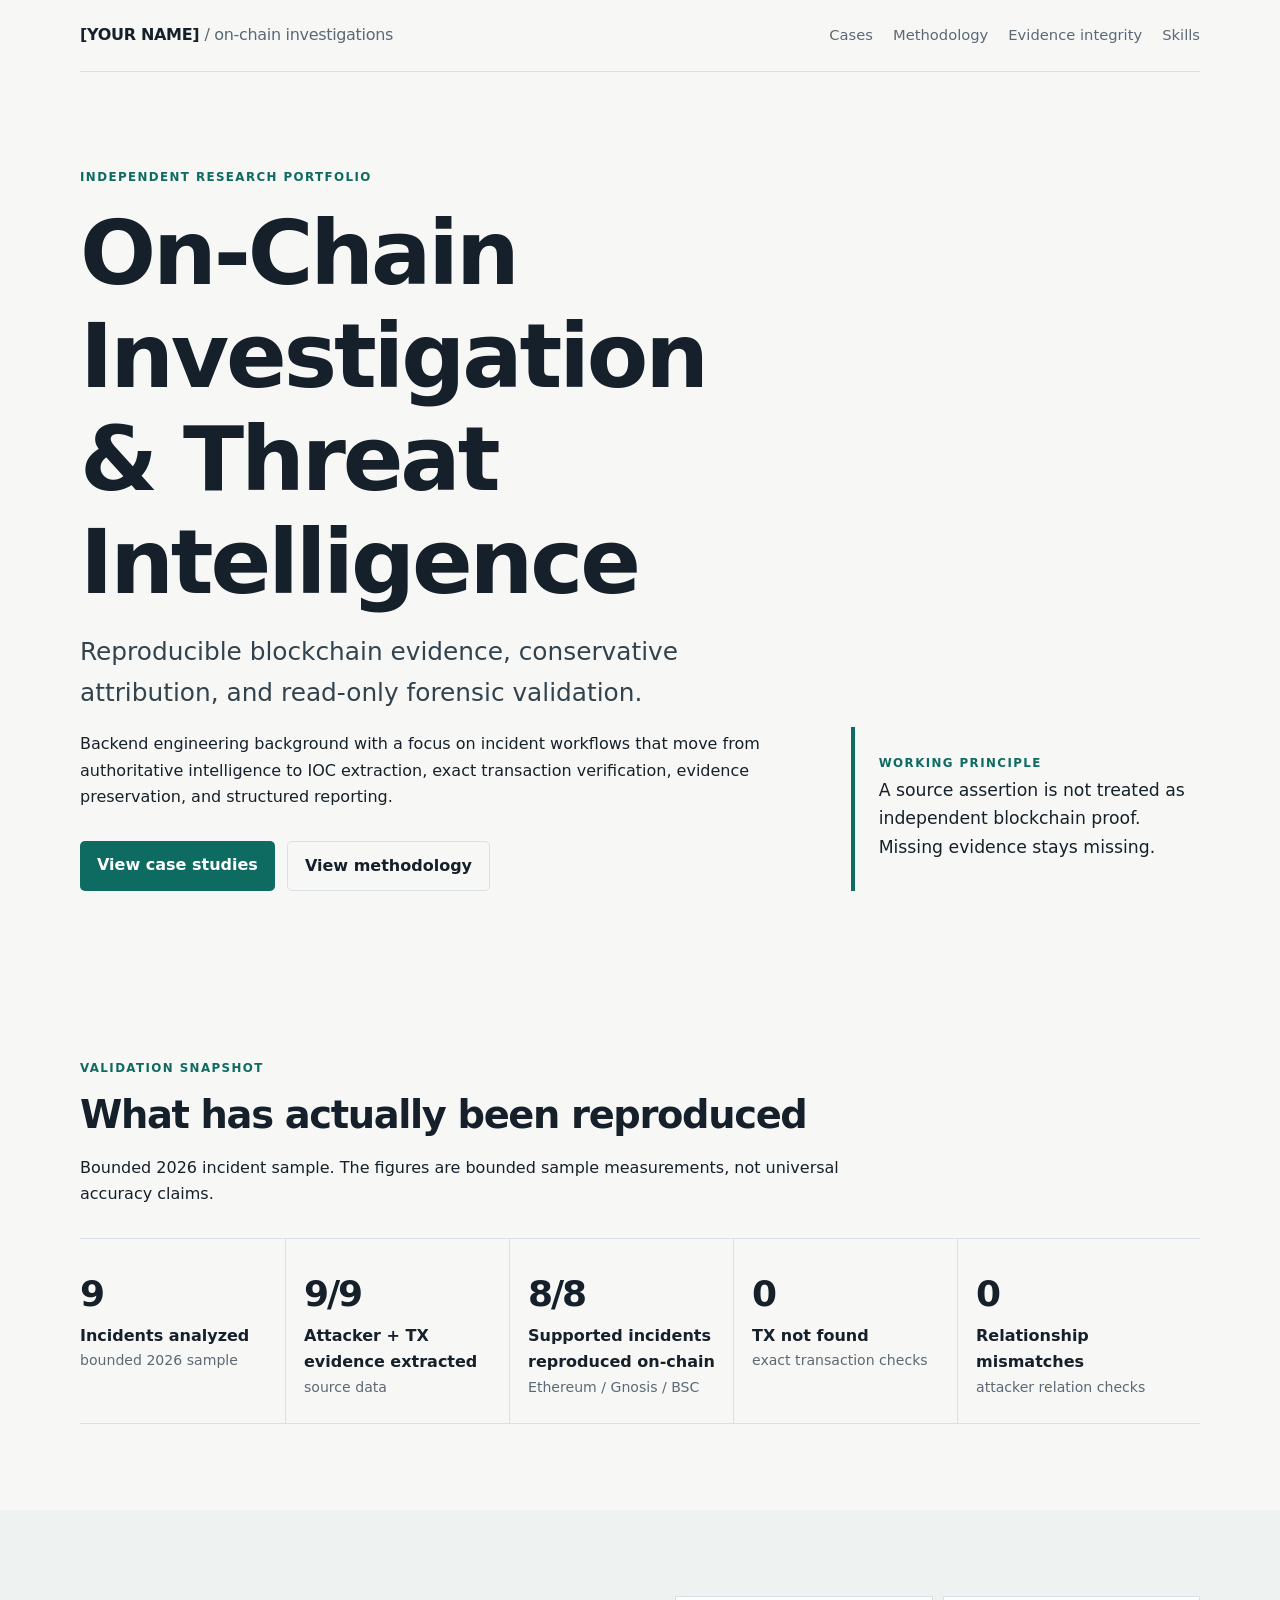
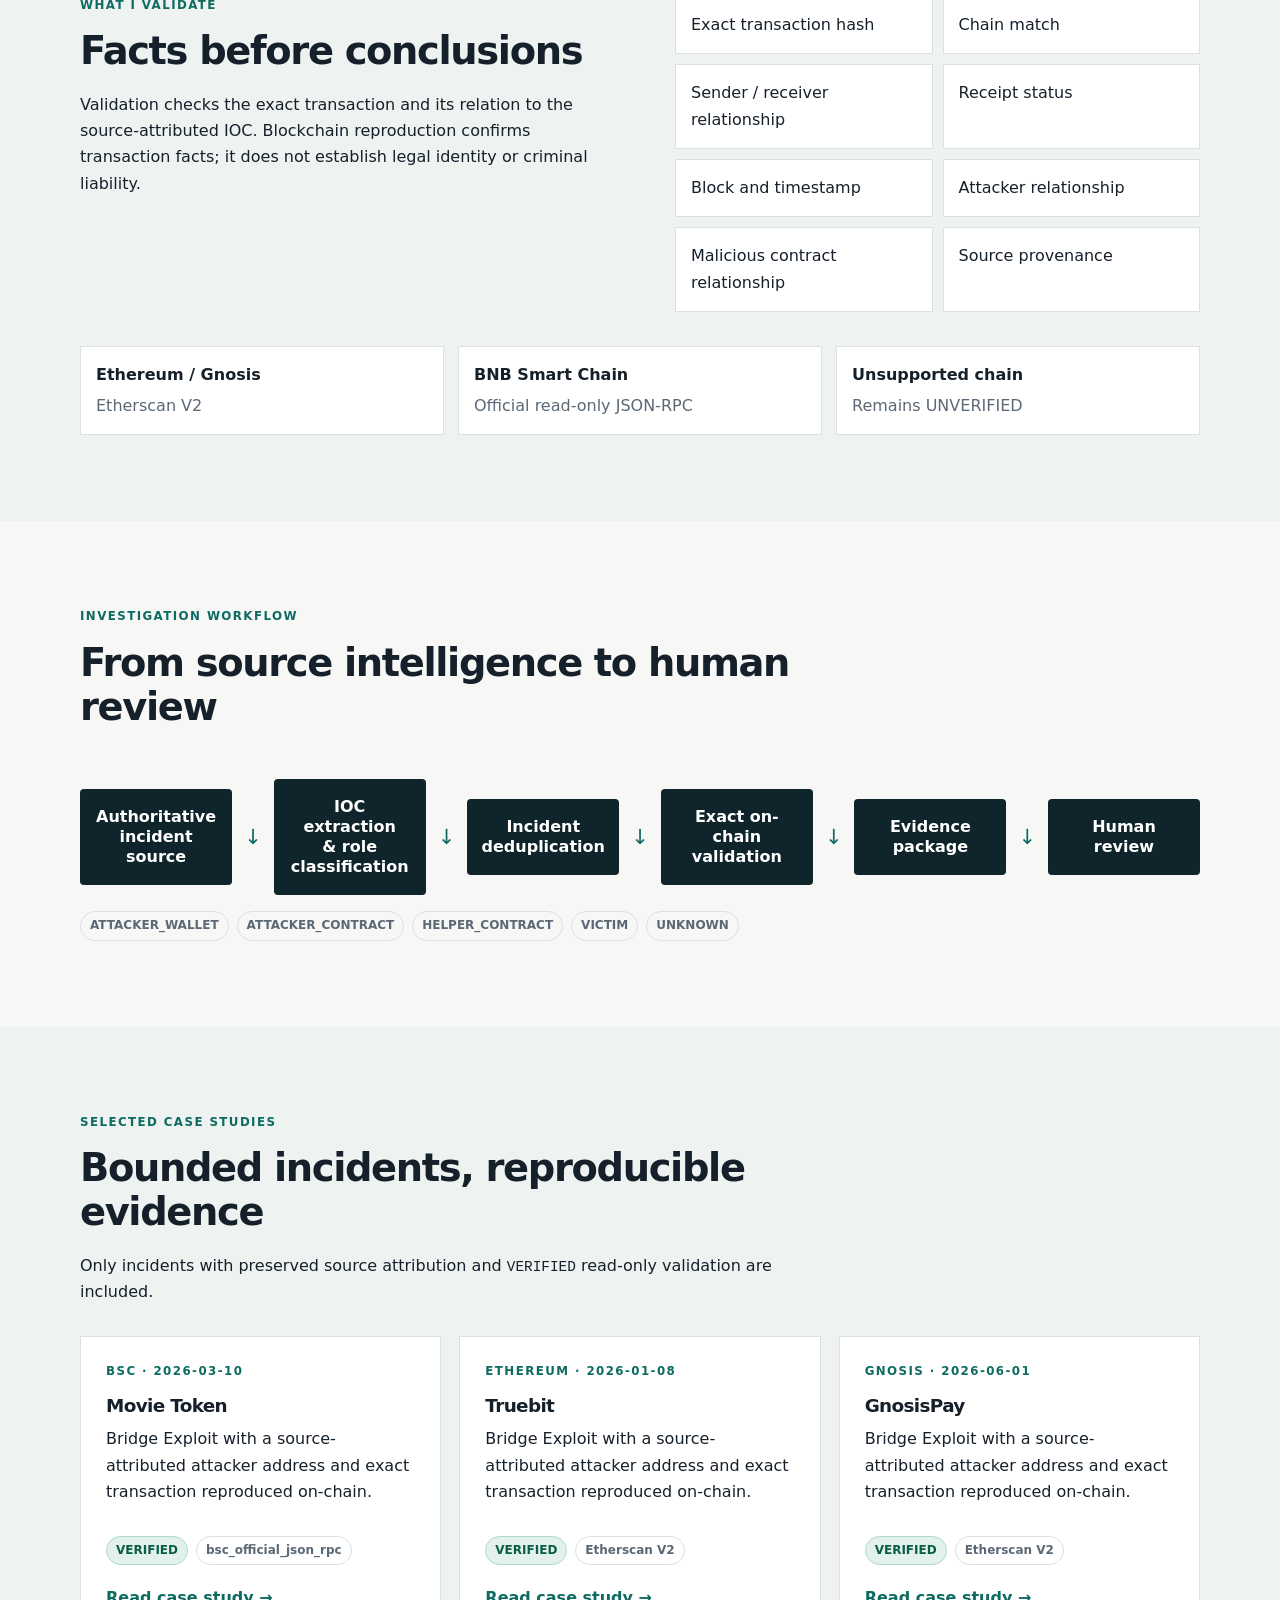
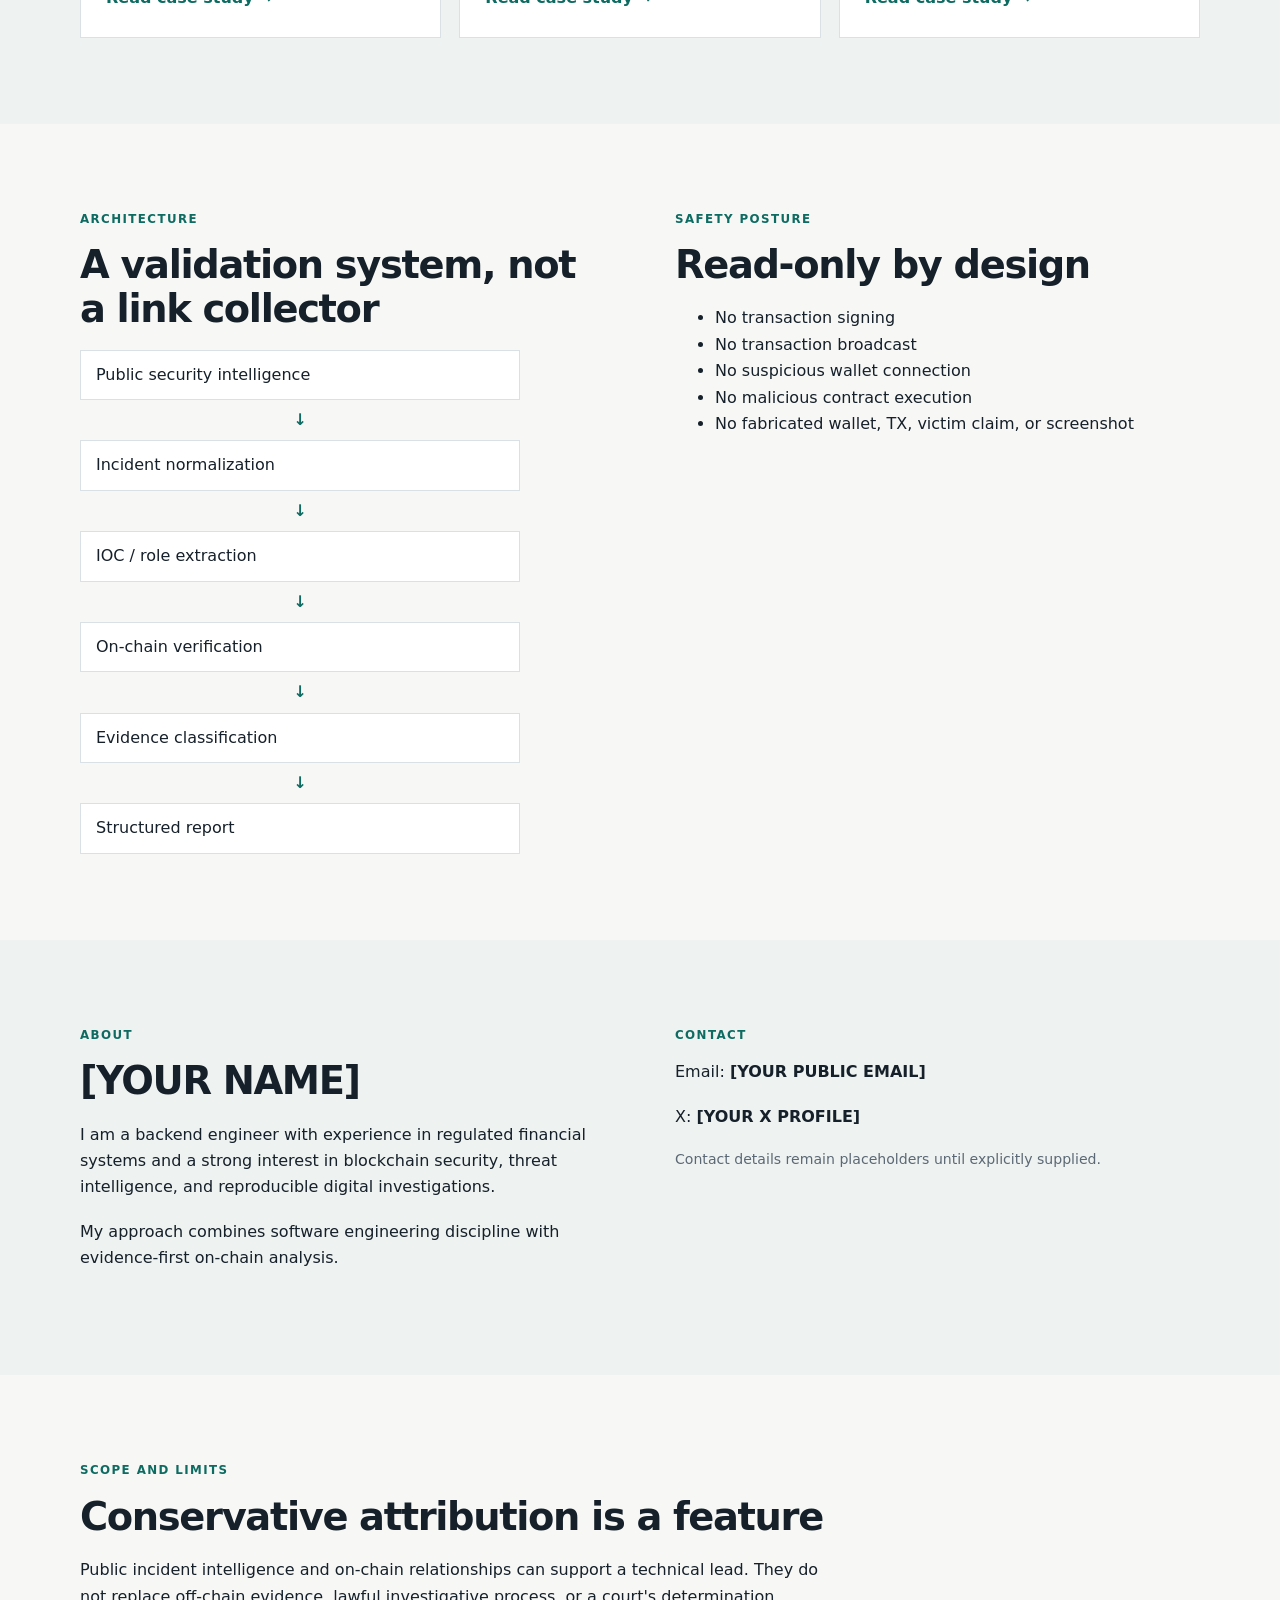
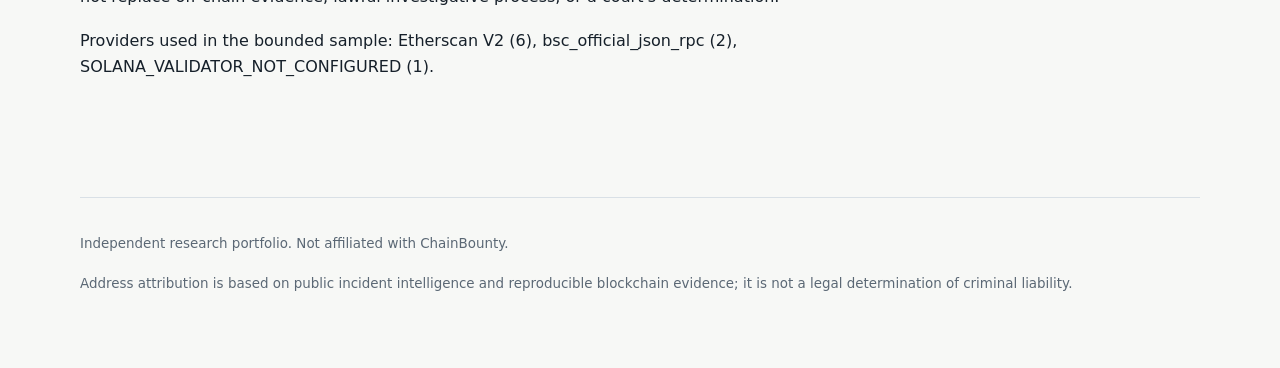
==== index.html @ e499e410 "Create investigator portfolio" ====
<!doctype html>
<html lang="en">
<head>
  <meta charset="utf-8">
  <meta name="viewport" content="width=device-width, initial-scale=1">
  <meta name="description" content="Reproducible, read-only blockchain incident investigation portfolio.">
  <title>Home — On-Chain Investigation Portfolio</title>
  <link rel="stylesheet" href="styles.css">
</head>
<body>
  
    <nav class="nav wrap" aria-label="Primary navigation">
      <a class="brand" href="index.html">[YOUR NAME] <span>/ on-chain investigations</span></a>
      <div class="nav-links">
        <a href="index.html#cases">Cases</a>
        <a href="methodology.html">Methodology</a>
        <a href="evidence-integrity.html">Evidence integrity</a>
        <a href="skills.html">Skills</a>
      </div>
    </nav>
    
  <main>
    <section class="hero wrap">
      <div class="hero-copy">
        <p class="eyebrow">Independent research portfolio</p>
        <h1>On-Chain Investigation &amp; Threat Intelligence</h1>
        <p class="lead">Reproducible blockchain evidence, conservative attribution, and read-only forensic validation.</p>
        <p>Backend engineering background with a focus on incident workflows that move from authoritative intelligence to IOC extraction, exact transaction verification, evidence preservation, and structured reporting.</p>
        <div class="button-row"><a class="button" href="#cases">View case studies</a><a class="button secondary" href="methodology.html">View methodology</a></div>
      </div>
      <aside class="hero-note"><span class="eyebrow">Working principle</span><p>A source assertion is not treated as independent blockchain proof. Missing evidence stays missing.</p></aside>
    </section>

    <section class="section wrap" id="snapshot">
      <div class="section-heading"><p class="eyebrow">Validation snapshot</p><h2>What has actually been reproduced</h2><p>Bounded 2026 incident sample. The figures are bounded sample measurements, not universal accuracy claims.</p></div>
      <div class="metrics-grid">
        <div class="metric"><strong>9</strong><span>Incidents analyzed</span><small>bounded 2026 sample</small></div>
        <div class="metric"><strong>9/9</strong><span>Attacker + TX evidence extracted</span><small>source data</small></div>
        <div class="metric"><strong>8/8</strong><span>Supported incidents reproduced on-chain</span><small>Ethereum / Gnosis / BSC</small></div>
        <div class="metric"><strong>0</strong><span>TX not found</span><small>exact transaction checks</small></div>
        <div class="metric"><strong>0</strong><span>Relationship mismatches</span><small>attacker relation checks</small></div>
      </div>
    </section>

    <section class="section alt">
      <div class="wrap split">
        <div><p class="eyebrow">What I validate</p><h2>Facts before conclusions</h2><p>Validation checks the exact transaction and its relation to the source-attributed IOC. Blockchain reproduction confirms transaction facts; it does not establish legal identity or criminal liability.</p></div>
        <div class="check-grid"><div>Exact transaction hash</div><div>Chain match</div><div>Sender / receiver relationship</div><div>Receipt status</div><div>Block and timestamp</div><div>Attacker relationship</div><div>Malicious contract relationship</div><div>Source provenance</div></div>
      </div>
      <div class="wrap provider-grid">
        <div><strong>Ethereum / Gnosis</strong><span>Etherscan V2</span></div>
        <div><strong>BNB Smart Chain</strong><span>Official read-only JSON-RPC</span></div>
        <div><strong>Unsupported chain</strong><span>Remains UNVERIFIED</span></div>
      </div>
    </section>

    <section class="section wrap">
      <div class="section-heading"><p class="eyebrow">Investigation workflow</p><h2>From source intelligence to human review</h2></div>
      <div class="flow"><div>Authoritative<br>incident source</div><i>↓</i><div>IOC extraction<br>&amp; role classification</div><i>↓</i><div>Incident<br>deduplication</div><i>↓</i><div>Exact on-chain<br>validation</div><i>↓</i><div>Evidence<br>package</div><i>↓</i><div>Human<br>review</div></div>
      <div class="role-row"><span>ATTACKER_WALLET</span><span>ATTACKER_CONTRACT</span><span>HELPER_CONTRACT</span><span>VICTIM</span><span>UNKNOWN</span></div>
    </section>

    <section class="section alt" id="cases">
      <div class="wrap"><div class="section-heading"><p class="eyebrow">Selected case studies</p><h2>Bounded incidents, reproducible evidence</h2><p>Only incidents with preserved source attribution and <code>VERIFIED</code> read-only validation are included.</p></div><div class="case-grid">
    <article class="case-card">
      <div class="eyebrow">bsc · 2026-03-10</div>
      <h3>Movie Token</h3>
      <p>Bridge Exploit with a source-attributed attacker address and exact transaction reproduced on-chain.</p>
      <div class="tag-row"><span class="tag verified">VERIFIED</span><span class="tag">bsc_official_json_rpc</span></div>
      <a class="text-link" href="cases/movie-token.html">Read case study →</a>
    </article>
    
    <article class="case-card">
      <div class="eyebrow">ethereum · 2026-01-08</div>
      <h3>Truebit</h3>
      <p>Bridge Exploit with a source-attributed attacker address and exact transaction reproduced on-chain.</p>
      <div class="tag-row"><span class="tag verified">VERIFIED</span><span class="tag">Etherscan V2</span></div>
      <a class="text-link" href="cases/truebit.html">Read case study →</a>
    </article>
    
    <article class="case-card">
      <div class="eyebrow">gnosis · 2026-06-01</div>
      <h3>GnosisPay</h3>
      <p>Bridge Exploit with a source-attributed attacker address and exact transaction reproduced on-chain.</p>
      <div class="tag-row"><span class="tag verified">VERIFIED</span><span class="tag">Etherscan V2</span></div>
      <a class="text-link" href="cases/gnosispay.html">Read case study →</a>
    </article>
    </div></div>
    </section>

    <section class="section wrap">
      <div class="split">
        <div><p class="eyebrow">Architecture</p><h2>A validation system, not a link collector</h2><div class="architecture"><span>Public security intelligence</span><b>↓</b><span>Incident normalization</span><b>↓</b><span>IOC / role extraction</span><b>↓</b><span>On-chain verification</span><b>↓</b><span>Evidence classification</span><b>↓</b><span>Structured report</span></div></div>
        <div><p class="eyebrow">Safety posture</p><h2>Read-only by design</h2><ul class=""><li>No transaction signing</li><li>No transaction broadcast</li><li>No suspicious wallet connection</li><li>No malicious contract execution</li><li>No fabricated wallet, TX, victim claim, or screenshot</li></ul></div>
      </div>
    </section>

    <section class="section alt"><div class="wrap split"><div><p class="eyebrow">About</p><h2>[YOUR NAME]</h2><p>I am a backend engineer with experience in regulated financial systems and a strong interest in blockchain security, threat intelligence, and reproducible digital investigations.</p><p>My approach combines software engineering discipline with evidence-first on-chain analysis.</p></div><div><p class="eyebrow">Contact</p><p>Email: <strong>[YOUR PUBLIC EMAIL]</strong></p><p>X: <strong>[YOUR X PROFILE]</strong></p><p class="muted">Contact details remain placeholders until explicitly supplied.</p></div></div></section>
    <section class="section wrap"><div class="section-heading"><p class="eyebrow">Scope and limits</p><h2>Conservative attribution is a feature</h2><p>Public incident intelligence and on-chain relationships can support a technical lead. They do not replace off-chain evidence, lawful investigative process, or a court's determination.</p><p>Providers used in the bounded sample: Etherscan V2 (6), bsc_official_json_rpc (2), SOLANA_VALIDATOR_NOT_CONFIGURED (1).</p></div></section>
    </main>
  <footer class="footer wrap">
    <p>Independent research portfolio. Not affiliated with ChainBounty.</p>
    <p>Address attribution is based on public incident intelligence and reproducible blockchain evidence; it is not a legal determination of criminal liability.</p>
  </footer>
</body>
</html>
---- styles.css ----
/* Local, dependency-free styles for the public portfolio. */
:root { --ink:#16202a; --muted:#5b6875; --line:#d9e0e6; --paper:#f7f8f6; --panel:#ffffff; --accent:#0e6b62; --accent-soft:#e3f1ed; --dark:#10252b; --max:1120px; }
* { box-sizing:border-box; } html { scroll-behavior:smooth; } body { margin:0; color:var(--ink); background:var(--paper); font-family:Inter, ui-sans-serif, system-ui, -apple-system, BlinkMacSystemFont, "Segoe UI", sans-serif; line-height:1.65; } a { color:var(--accent); } code { font-family:ui-monospace, SFMono-Regular, Consolas, monospace; font-size:.9em; overflow-wrap:anywhere; } .wrap { width:min(calc(100% - 40px), var(--max)); margin-inline:auto; } .nav { min-height:72px; display:flex; align-items:center; justify-content:space-between; gap:24px; border-bottom:1px solid var(--line); } .brand { color:var(--ink); font-weight:750; text-decoration:none; letter-spacing:-.02em; } .brand span { color:var(--muted); font-weight:500; } .nav-links { display:flex; gap:20px; flex-wrap:wrap; justify-content:flex-end; } .nav-links a { color:var(--muted); text-decoration:none; font-size:.92rem; } .nav-links a:hover { color:var(--ink); } .hero { display:grid; grid-template-columns:1.5fr .75fr; gap:72px; padding:96px 0 82px; align-items:end; } h1,h2,h3 { line-height:1.15; letter-spacing:-.035em; margin:0 0 18px; } h1 { font-size:clamp(2.8rem, 7vw, 5.7rem); max-width:900px; } h2 { font-size:clamp(1.75rem, 3vw, 2.5rem); } h3 { font-size:1.15rem; } p { margin:0 0 18px; } .lead { font-size:clamp(1.2rem, 2.3vw, 1.55rem); color:#33434d; max-width:780px; } .eyebrow { color:var(--accent); font-size:.74rem; font-weight:800; letter-spacing:.12em; text-transform:uppercase; margin-bottom:14px; } .hero-note { border-left:4px solid var(--accent); padding:20px 0 12px 24px; font-size:1.08rem; } .button-row { display:flex; gap:12px; flex-wrap:wrap; margin-top:30px; } .button { display:inline-block; padding:11px 17px; border-radius:5px; color:#fff; background:var(--accent); text-decoration:none; font-weight:700; } .button.secondary { color:var(--ink); background:transparent; border:1px solid var(--line); } .section { padding:86px 0; } .section.alt { background:#eef2f0; } .section-heading { max-width:760px; margin-bottom:30px; } .metrics-grid { display:grid; grid-template-columns:repeat(5,1fr); border-top:1px solid var(--line); border-bottom:1px solid var(--line); } .metric { padding:25px 18px 24px 0; border-right:1px solid var(--line); margin-right:18px; } .metric:last-child { border-right:0; } .metric strong { display:block; font-size:2.25rem; letter-spacing:-.06em; } .metric span,.metric small { display:block; } .metric span { font-weight:700; } .metric small,.muted { color:var(--muted); font-size:.88rem; } .split { display:grid; grid-template-columns:1fr 1fr; gap:70px; align-items:start; } .check-grid { display:grid; grid-template-columns:1fr 1fr; gap:10px; } .check-grid div,.skill,.provider-grid div { padding:15px; background:var(--panel); border:1px solid var(--line); } .provider-grid { display:grid; grid-template-columns:repeat(3,1fr); gap:14px; margin-top:34px; } .provider-grid strong,.provider-grid span { display:block; } .provider-grid span { color:var(--muted); margin-top:4px; } .flow { display:flex; align-items:center; gap:12px; overflow-x:auto; padding:20px 0 16px; } .flow div { flex:1; min-width:128px; padding:18px 12px; text-align:center; background:var(--dark); color:#fff; border-radius:4px; font-weight:700; line-height:1.25; } .flow i { color:var(--accent); font-style:normal; font-size:1.3rem; } .role-row { display:flex; flex-wrap:wrap; gap:8px; } .role-row span,.tag { display:inline-block; padding:4px 9px; border:1px solid var(--line); border-radius:999px; color:var(--muted); font-size:.75rem; font-weight:700; } .case-grid { display:grid; grid-template-columns:repeat(3,1fr); gap:18px; } .case-card { background:var(--panel); border:1px solid var(--line); padding:25px; display:flex; flex-direction:column; min-height:260px; } .case-card h3 { margin-bottom:10px; } .case-card .text-link { margin-top:auto; font-weight:750; text-decoration:none; } .tag-row { display:flex; gap:8px; flex-wrap:wrap; margin:12px 0 20px; } .tag.verified { color:#0a5e46; background:var(--accent-soft); border-color:#afd9cc; } .architecture { display:grid; gap:7px; max-width:440px; } .architecture span { padding:11px 15px; border:1px solid var(--line); background:var(--panel); } .architecture b { color:var(--accent); text-align:center; } .page-head,.case-hero { padding:82px 0 50px; } .page-head h1,.case-hero h1 { font-size:clamp(2.5rem, 6vw, 4.8rem); } .case-hero { border-bottom:1px solid var(--line); } .case-layout { display:grid; grid-template-columns:minmax(0,1fr) 300px; gap:70px; } .case-layout h2 { margin-top:42px; } .case-layout h2:first-child { margin-top:0; } .case-layout h3 { margin-top:28px; margin-bottom:8px; font-size:1rem; letter-spacing:0; } .facts { display:grid; grid-template-columns:180px 1fr; border-top:1px solid var(--line); } .facts dt,.facts dd { padding:12px 0; border-bottom:1px solid var(--line); margin:0; } .facts dt { color:var(--muted); font-weight:700; } .table-wrap { overflow-x:auto; } table { width:100%; border-collapse:collapse; } th,td { text-align:left; padding:12px 14px; border:1px solid var(--line); vertical-align:top; } th { width:220px; background:#eef2f0; } .case-aside { position:sticky; top:20px; align-self:start; } .aside-card { padding:22px; background:var(--panel); border:1px solid var(--line); margin-bottom:16px; } .aside-card ul { padding-left:20px; } .disclaimer { border-top:4px solid var(--accent); font-size:.9rem; } .prose { max-width:820px; } .prose h2 { margin-top:42px; } .prose h2:first-child { margin-top:0; } .skill-grid { display:grid; grid-template-columns:repeat(3,1fr); gap:12px; margin-bottom:28px; } .skill { font-weight:700; } .footer { border-top:1px solid var(--line); padding:35px 0 55px; color:var(--muted); font-size:.84rem; } @media (max-width:800px) { .nav { align-items:flex-start; padding:18px 0; flex-direction:column; } .nav-links { justify-content:flex-start; gap:12px; } .hero,.split,.case-layout { grid-template-columns:1fr; gap:35px; } .hero { padding:65px 0 55px; } .metrics-grid { grid-template-columns:repeat(2,1fr); } .metric { border-bottom:1px solid var(--line); } .provider-grid,.case-grid { grid-template-columns:1fr; } .case-aside { position:static; } .skill-grid { grid-template-columns:1fr 1fr; } } @media print { .nav-links,.button-row,.footer { display:none; } body { background:#fff; } .section,.page-head,.case-hero { padding:28px 0; } a { color:inherit; text-decoration:none; } }
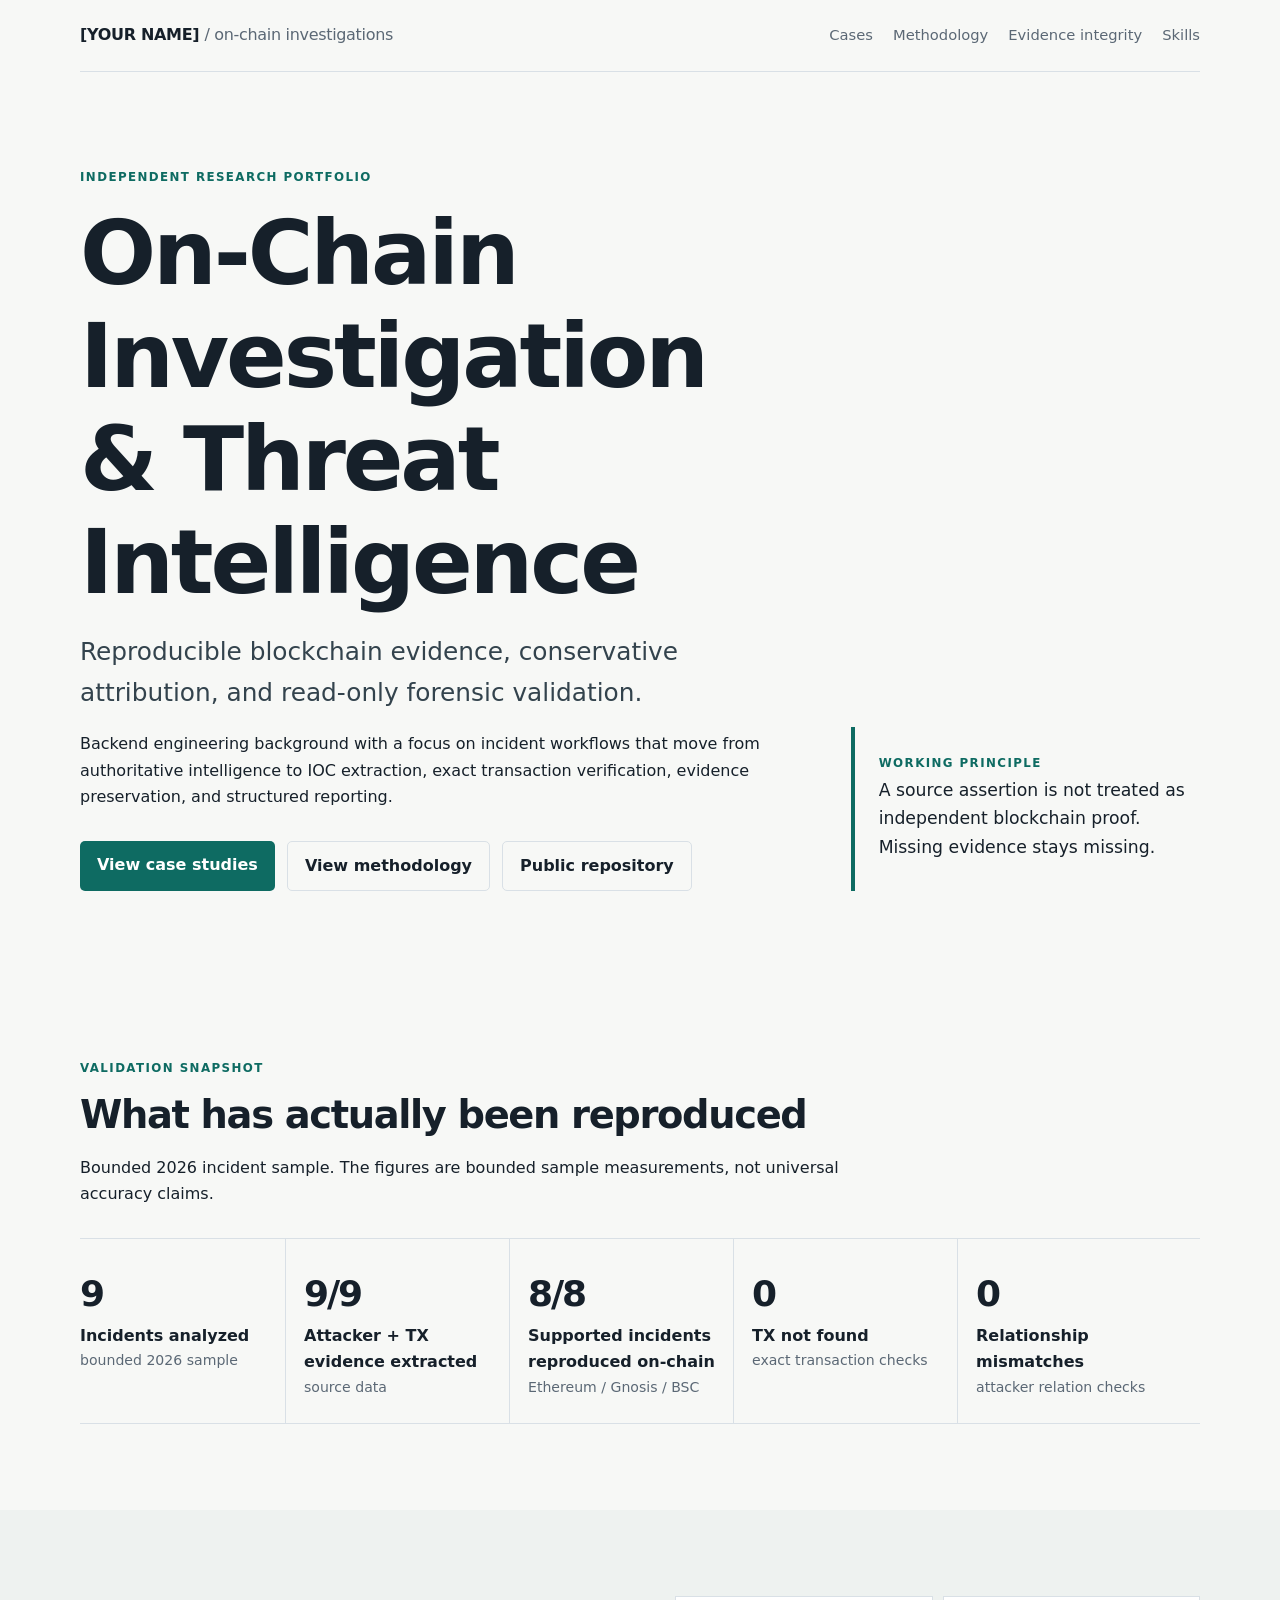
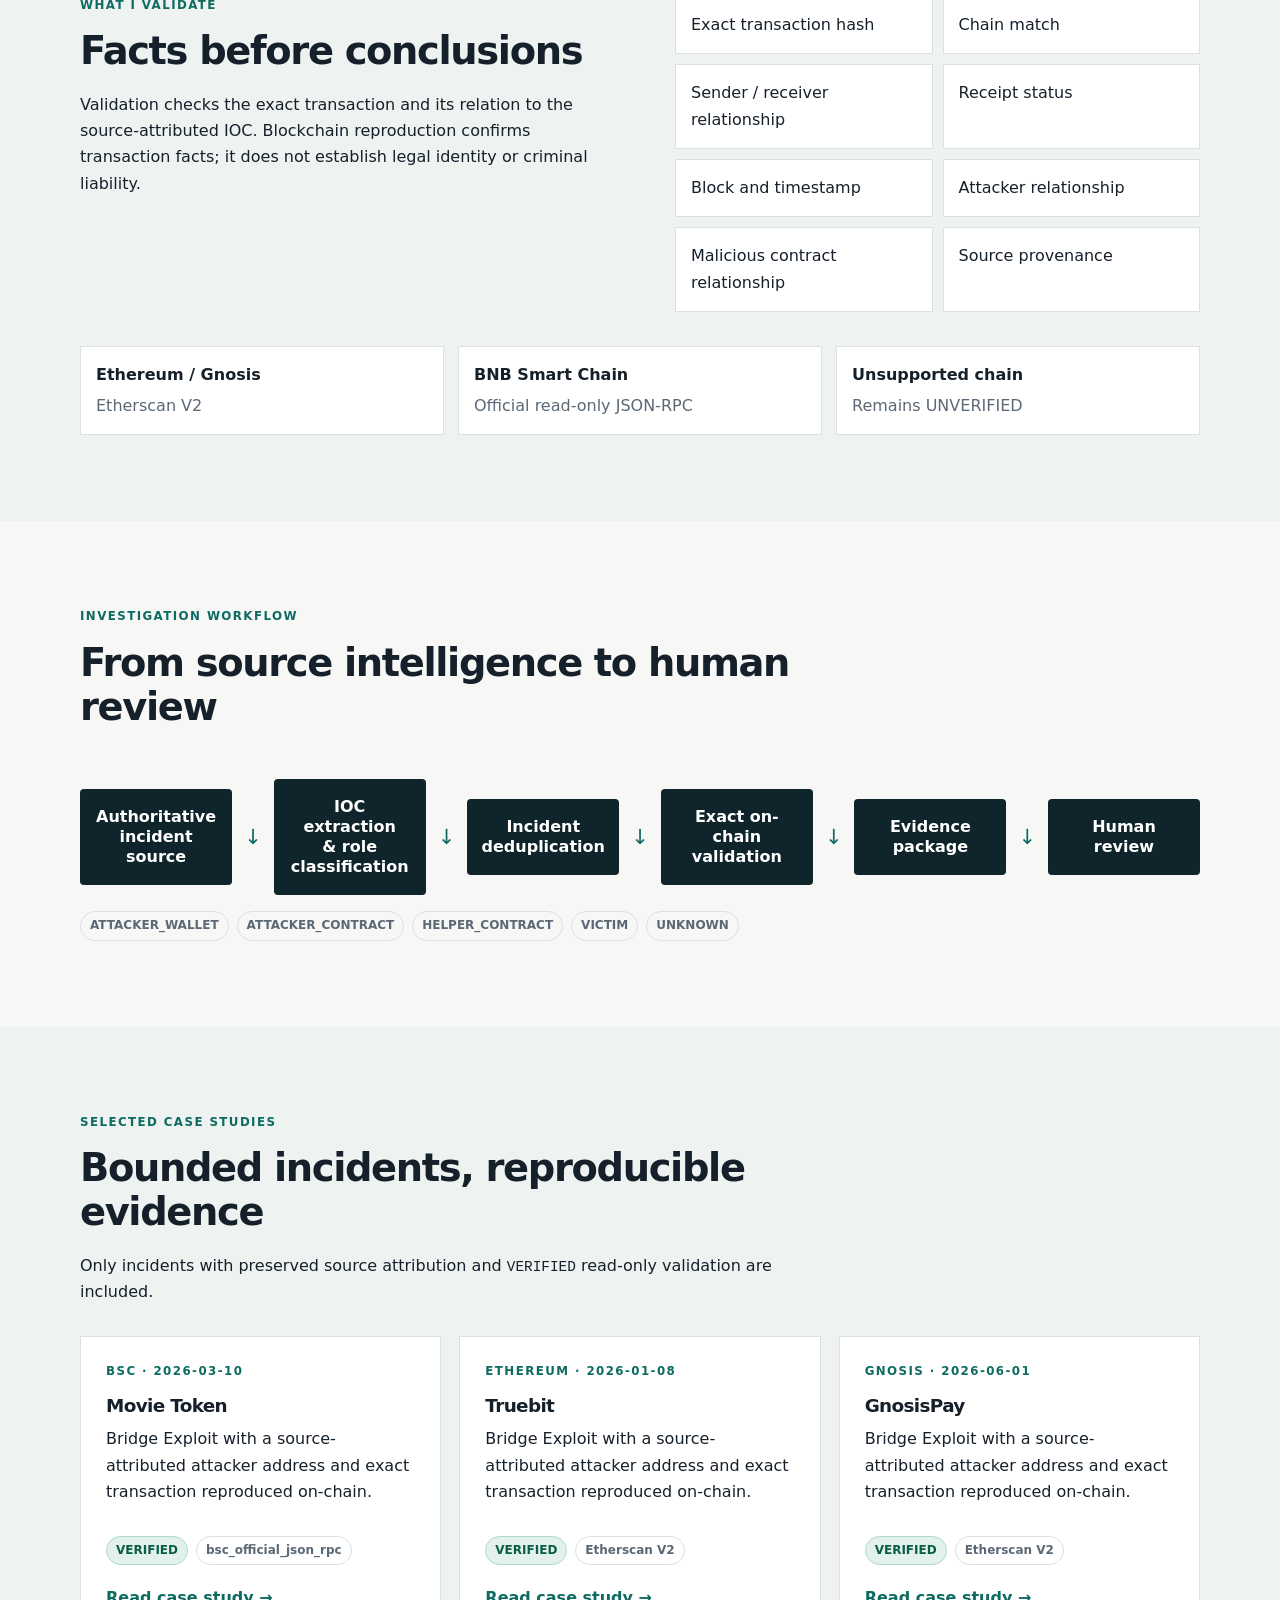
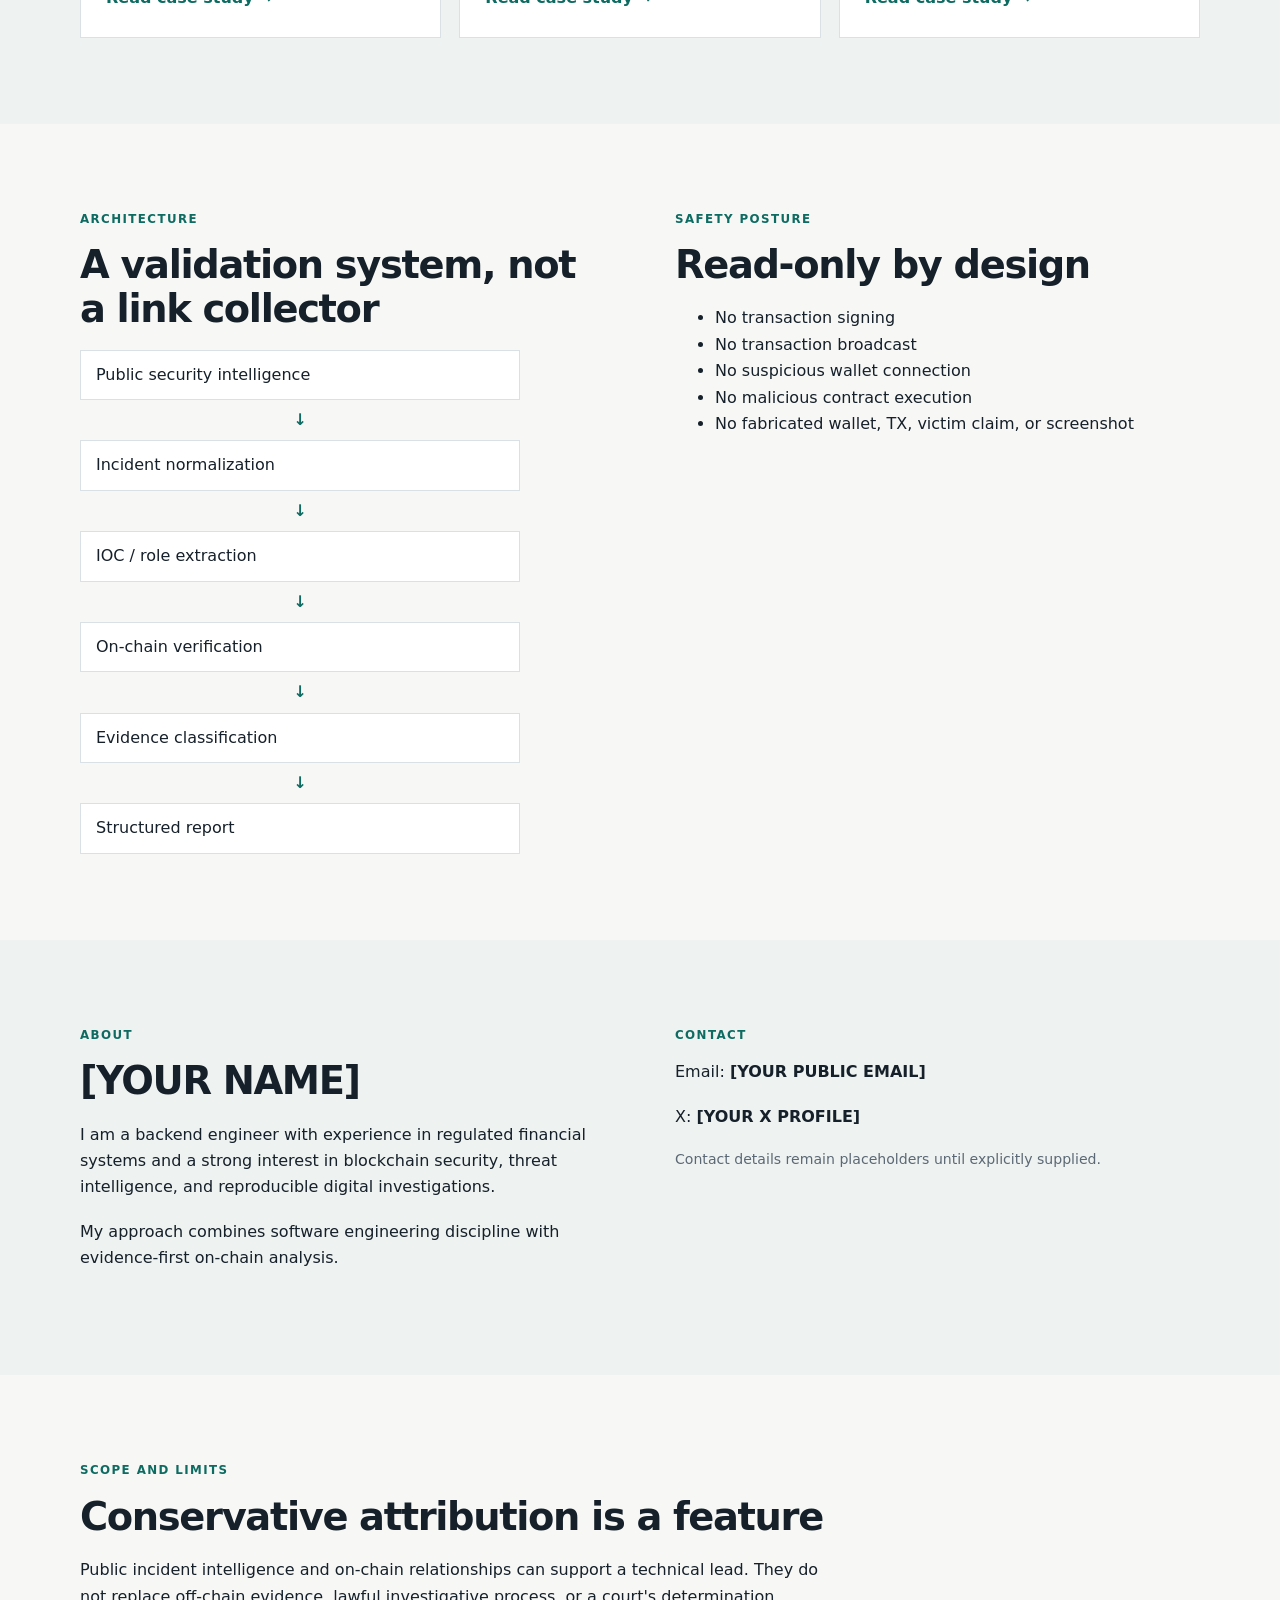
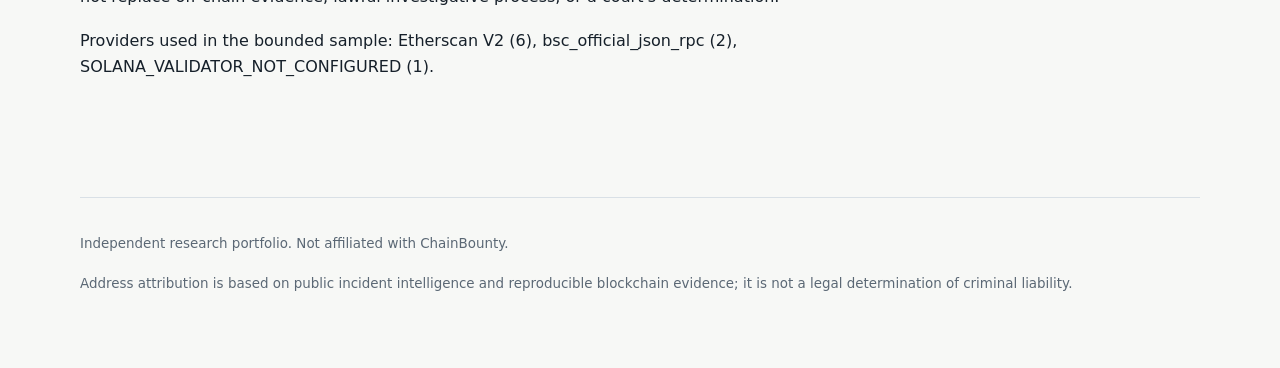
==== commit bcf20b8b: "Add public repository link to portfolio" ====
--- a/index.html
+++ b/index.html
@@ -26,7 +26,7 @@
         <h1>On-Chain Investigation &amp; Threat Intelligence</h1>
         <p class="lead">Reproducible blockchain evidence, conservative attribution, and read-only forensic validation.</p>
         <p>Backend engineering background with a focus on incident workflows that move from authoritative intelligence to IOC extraction, exact transaction verification, evidence preservation, and structured reporting.</p>
-        <div class="button-row"><a class="button" href="#cases">View case studies</a><a class="button secondary" href="methodology.html">View methodology</a></div>
+        <div class="button-row"><a class="button" href="#cases">View case studies</a><a class="button secondary" href="methodology.html">View methodology</a><a class="button secondary" href="https://github.com/datakim2/chainbounty-investigator-portfolio">Public repository</a></div>
       </div>
       <aside class="hero-note"><span class="eyebrow">Working principle</span><p>A source assertion is not treated as independent blockchain proof. Missing evidence stays missing.</p></aside>
     </section>
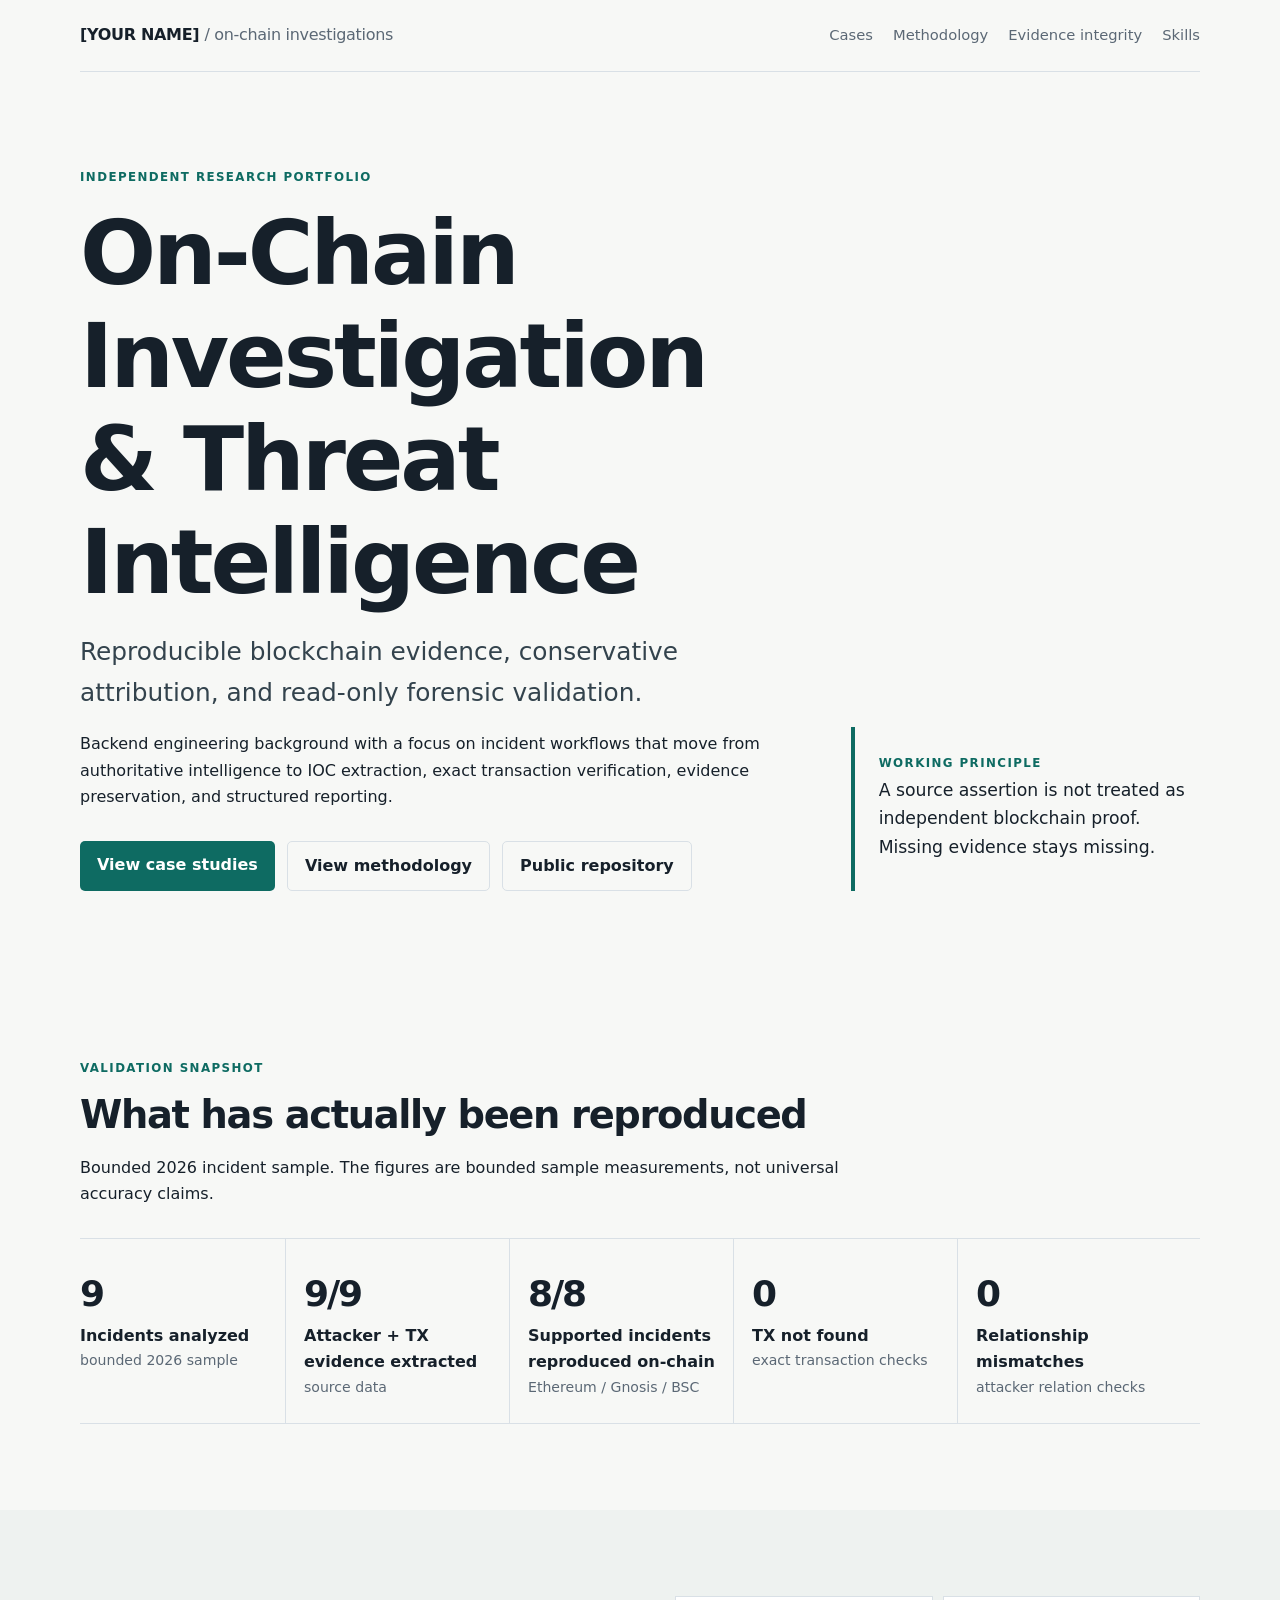
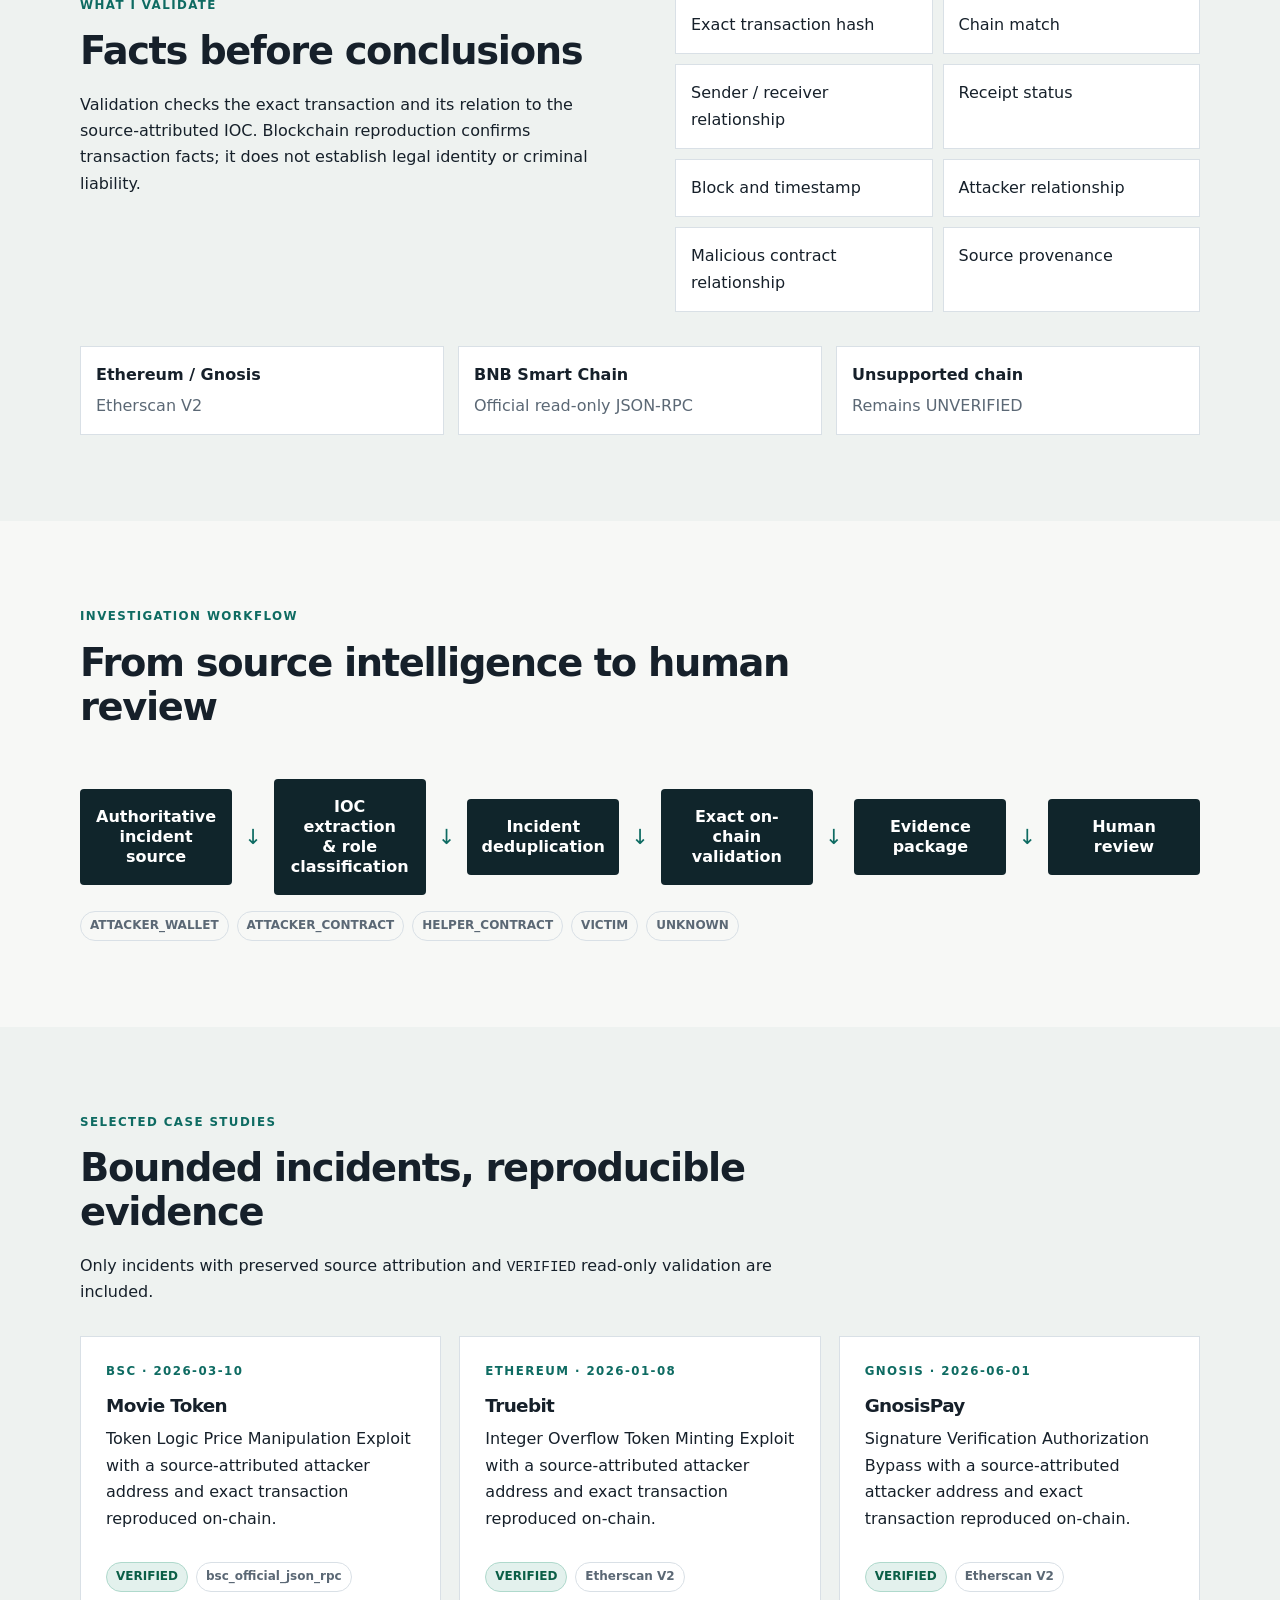
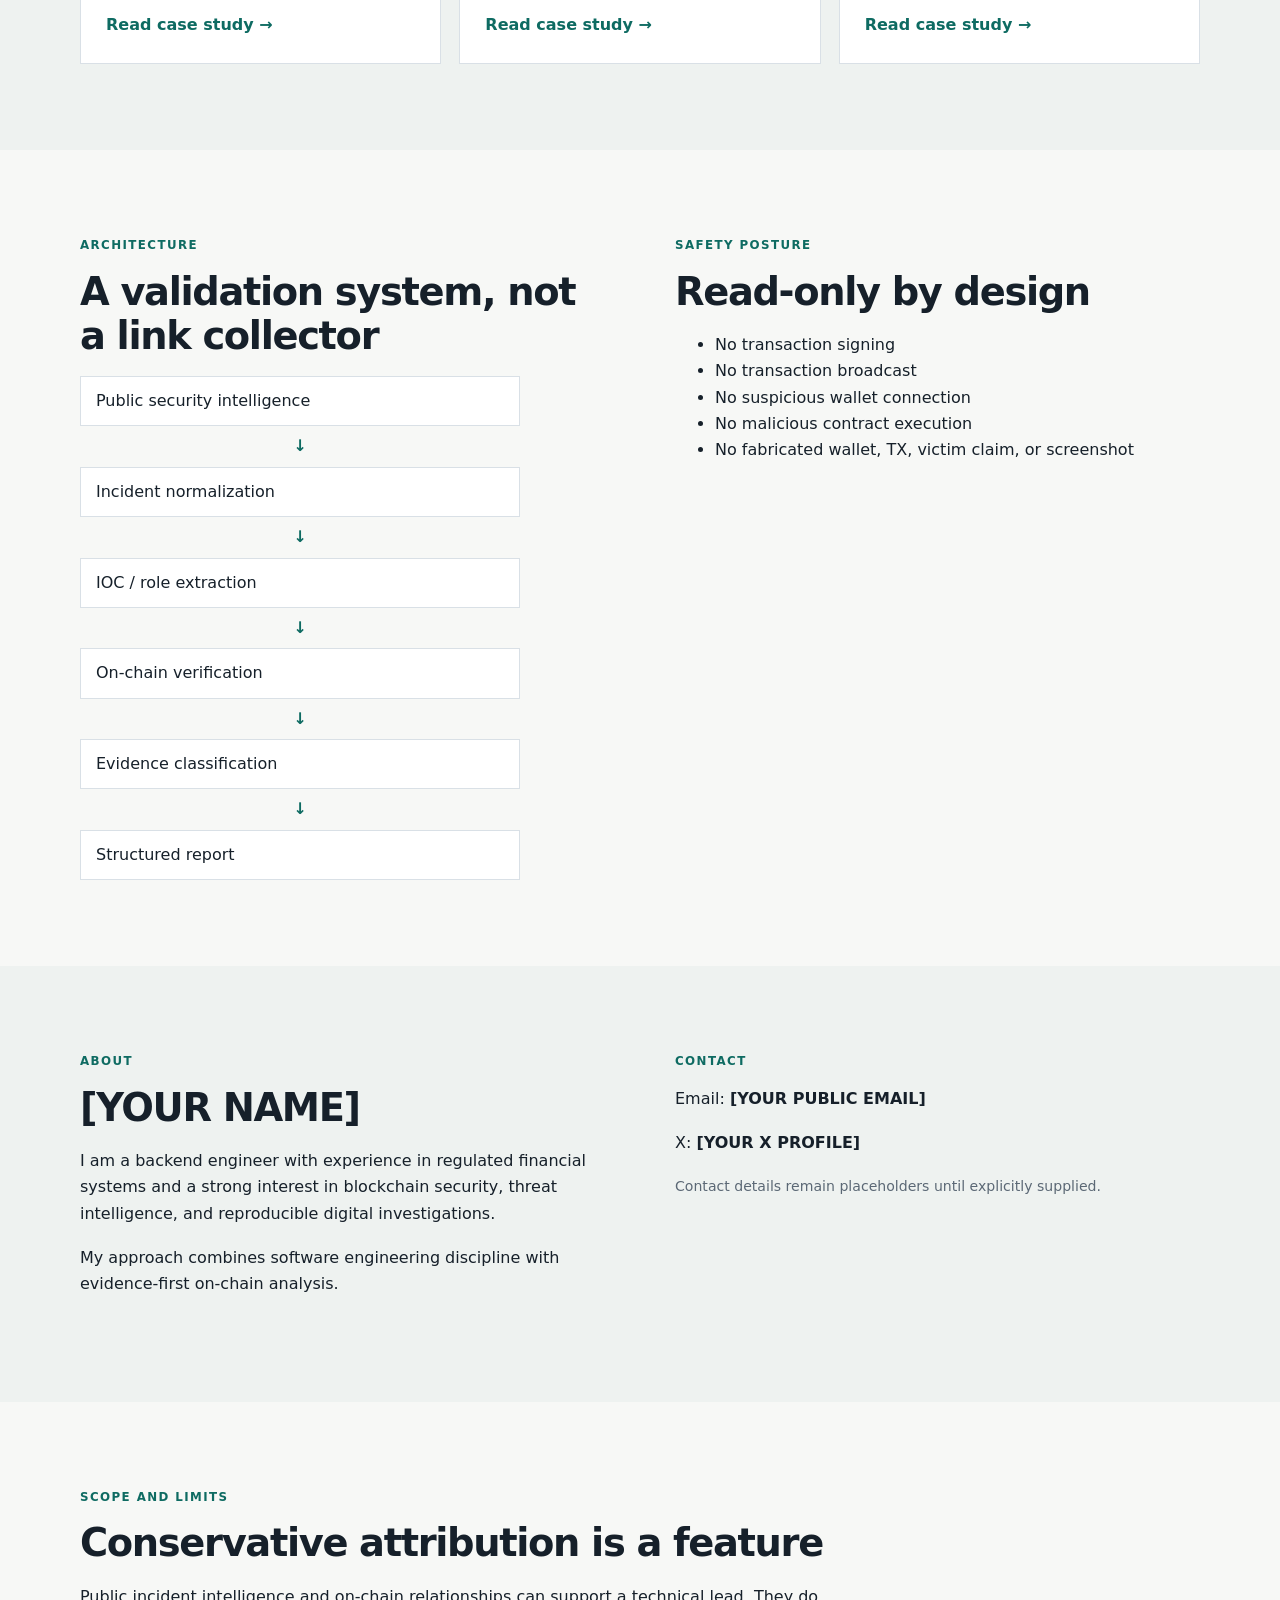
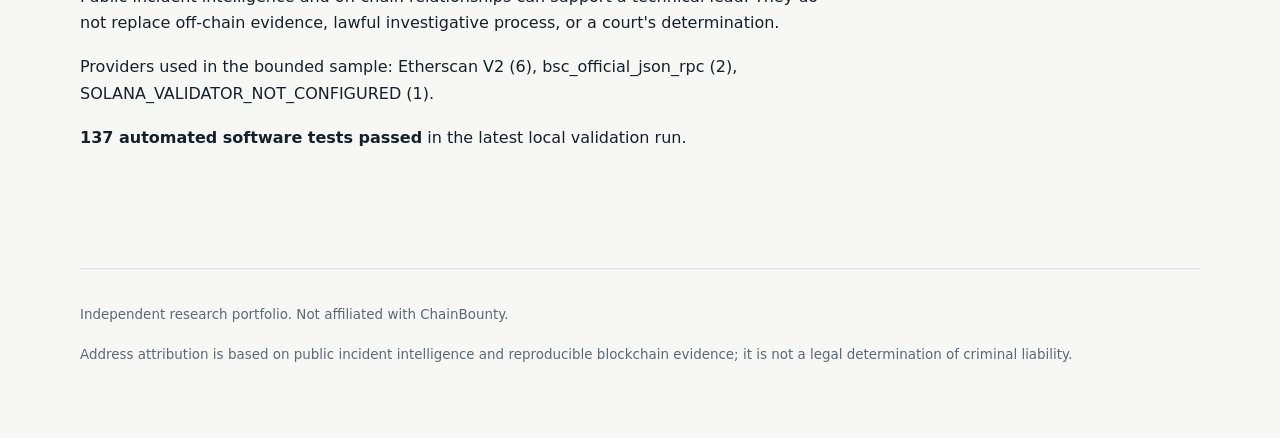
==== commit e4503b82: "Correct case facts and provenance" ====
--- a/index.html
+++ b/index.html
@@ -65,7 +65,7 @@
     <article class="case-card">
       <div class="eyebrow">bsc · 2026-03-10</div>
       <h3>Movie Token</h3>
-      <p>Bridge Exploit with a source-attributed attacker address and exact transaction reproduced on-chain.</p>
+      <p>Token Logic Price Manipulation Exploit with a source-attributed attacker address and exact transaction reproduced on-chain.</p>
       <div class="tag-row"><span class="tag verified">VERIFIED</span><span class="tag">bsc_official_json_rpc</span></div>
       <a class="text-link" href="cases/movie-token.html">Read case study →</a>
     </article>
@@ -73,7 +73,7 @@
     <article class="case-card">
       <div class="eyebrow">ethereum · 2026-01-08</div>
       <h3>Truebit</h3>
-      <p>Bridge Exploit with a source-attributed attacker address and exact transaction reproduced on-chain.</p>
+      <p>Integer Overflow Token Minting Exploit with a source-attributed attacker address and exact transaction reproduced on-chain.</p>
       <div class="tag-row"><span class="tag verified">VERIFIED</span><span class="tag">Etherscan V2</span></div>
       <a class="text-link" href="cases/truebit.html">Read case study →</a>
     </article>
@@ -81,7 +81,7 @@
     <article class="case-card">
       <div class="eyebrow">gnosis · 2026-06-01</div>
       <h3>GnosisPay</h3>
-      <p>Bridge Exploit with a source-attributed attacker address and exact transaction reproduced on-chain.</p>
+      <p>Signature Verification Authorization Bypass with a source-attributed attacker address and exact transaction reproduced on-chain.</p>
       <div class="tag-row"><span class="tag verified">VERIFIED</span><span class="tag">Etherscan V2</span></div>
       <a class="text-link" href="cases/gnosispay.html">Read case study →</a>
     </article>
@@ -96,7 +96,7 @@
     </section>
 
     <section class="section alt"><div class="wrap split"><div><p class="eyebrow">About</p><h2>[YOUR NAME]</h2><p>I am a backend engineer with experience in regulated financial systems and a strong interest in blockchain security, threat intelligence, and reproducible digital investigations.</p><p>My approach combines software engineering discipline with evidence-first on-chain analysis.</p></div><div><p class="eyebrow">Contact</p><p>Email: <strong>[YOUR PUBLIC EMAIL]</strong></p><p>X: <strong>[YOUR X PROFILE]</strong></p><p class="muted">Contact details remain placeholders until explicitly supplied.</p></div></div></section>
-    <section class="section wrap"><div class="section-heading"><p class="eyebrow">Scope and limits</p><h2>Conservative attribution is a feature</h2><p>Public incident intelligence and on-chain relationships can support a technical lead. They do not replace off-chain evidence, lawful investigative process, or a court's determination.</p><p>Providers used in the bounded sample: Etherscan V2 (6), bsc_official_json_rpc (2), SOLANA_VALIDATOR_NOT_CONFIGURED (1).</p></div></section>
+    <section class="section wrap"><div class="section-heading"><p class="eyebrow">Scope and limits</p><h2>Conservative attribution is a feature</h2><p>Public incident intelligence and on-chain relationships can support a technical lead. They do not replace off-chain evidence, lawful investigative process, or a court's determination.</p><p>Providers used in the bounded sample: Etherscan V2 (6), bsc_official_json_rpc (2), SOLANA_VALIDATOR_NOT_CONFIGURED (1).</p><p><strong>137 automated software tests passed</strong> in the latest local validation run.</p></div></section>
     </main>
   <footer class="footer wrap">
     <p>Independent research portfolio. Not affiliated with ChainBounty.</p>
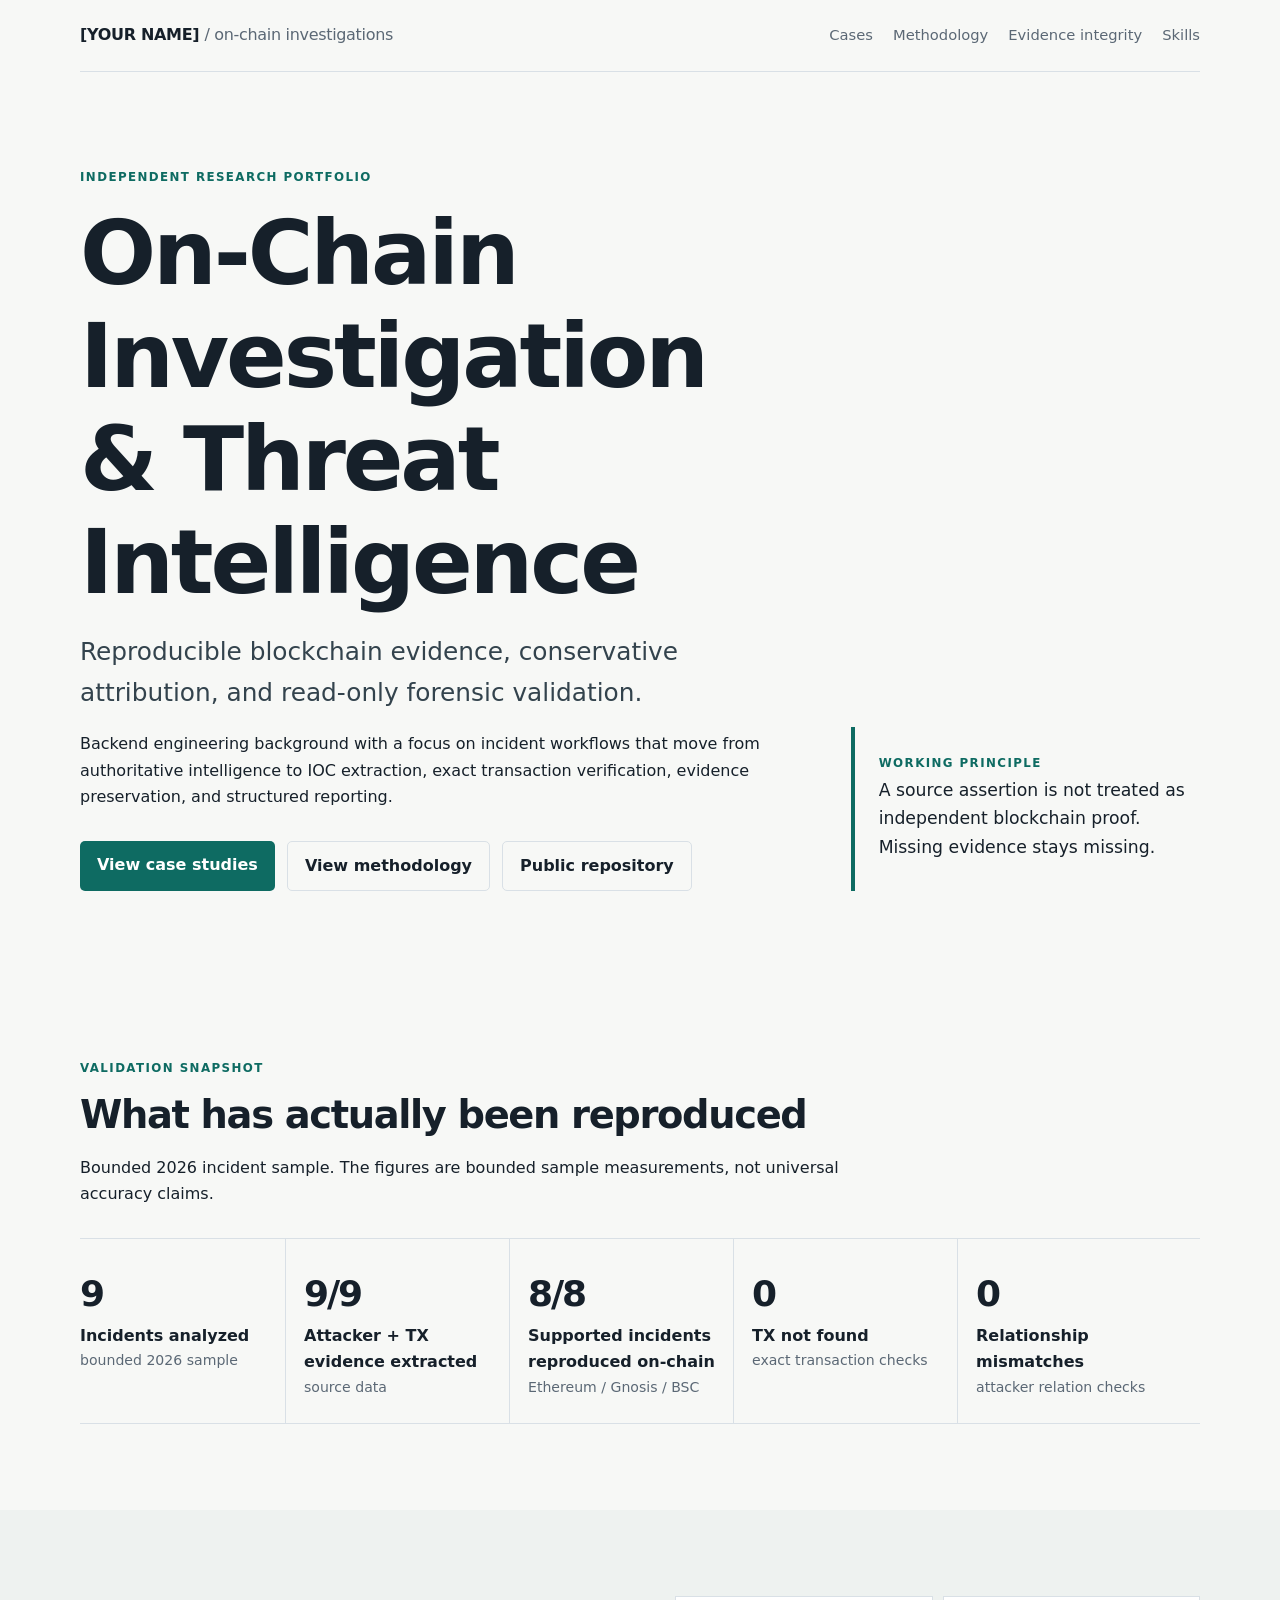
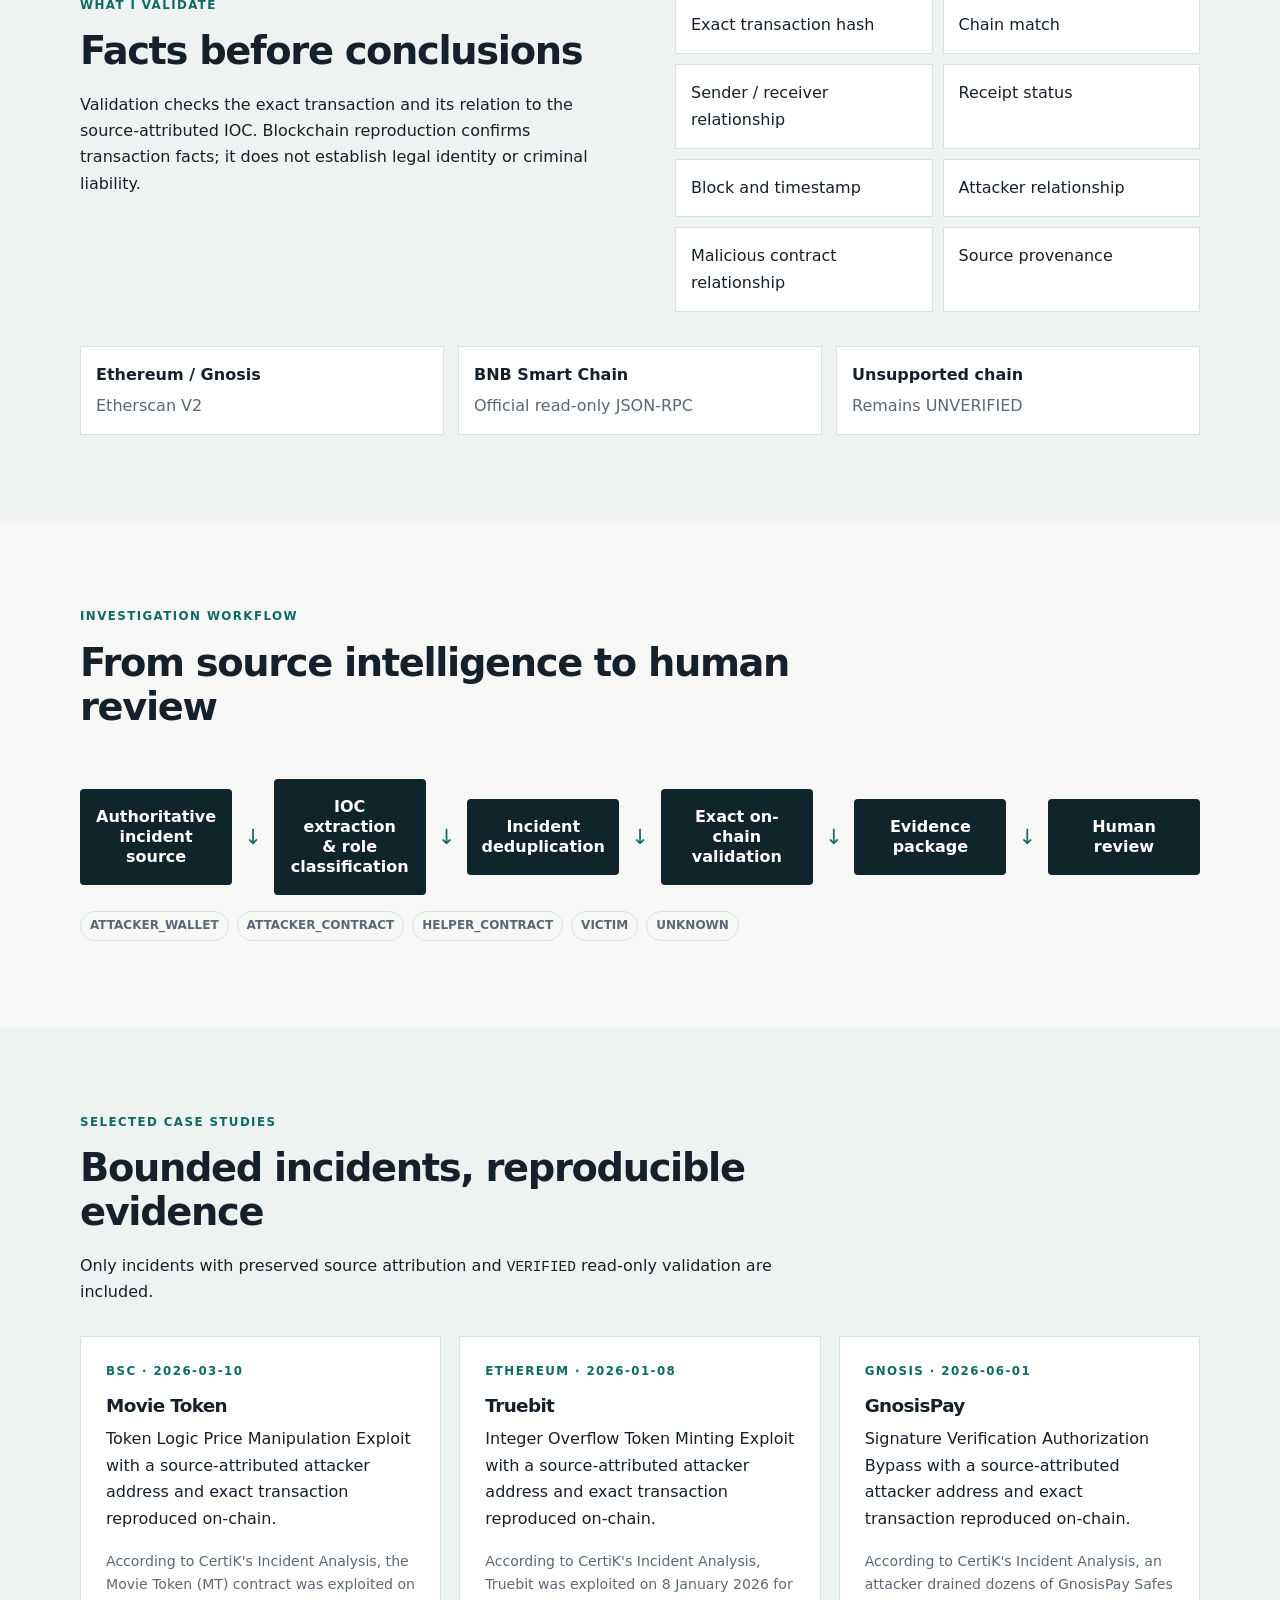
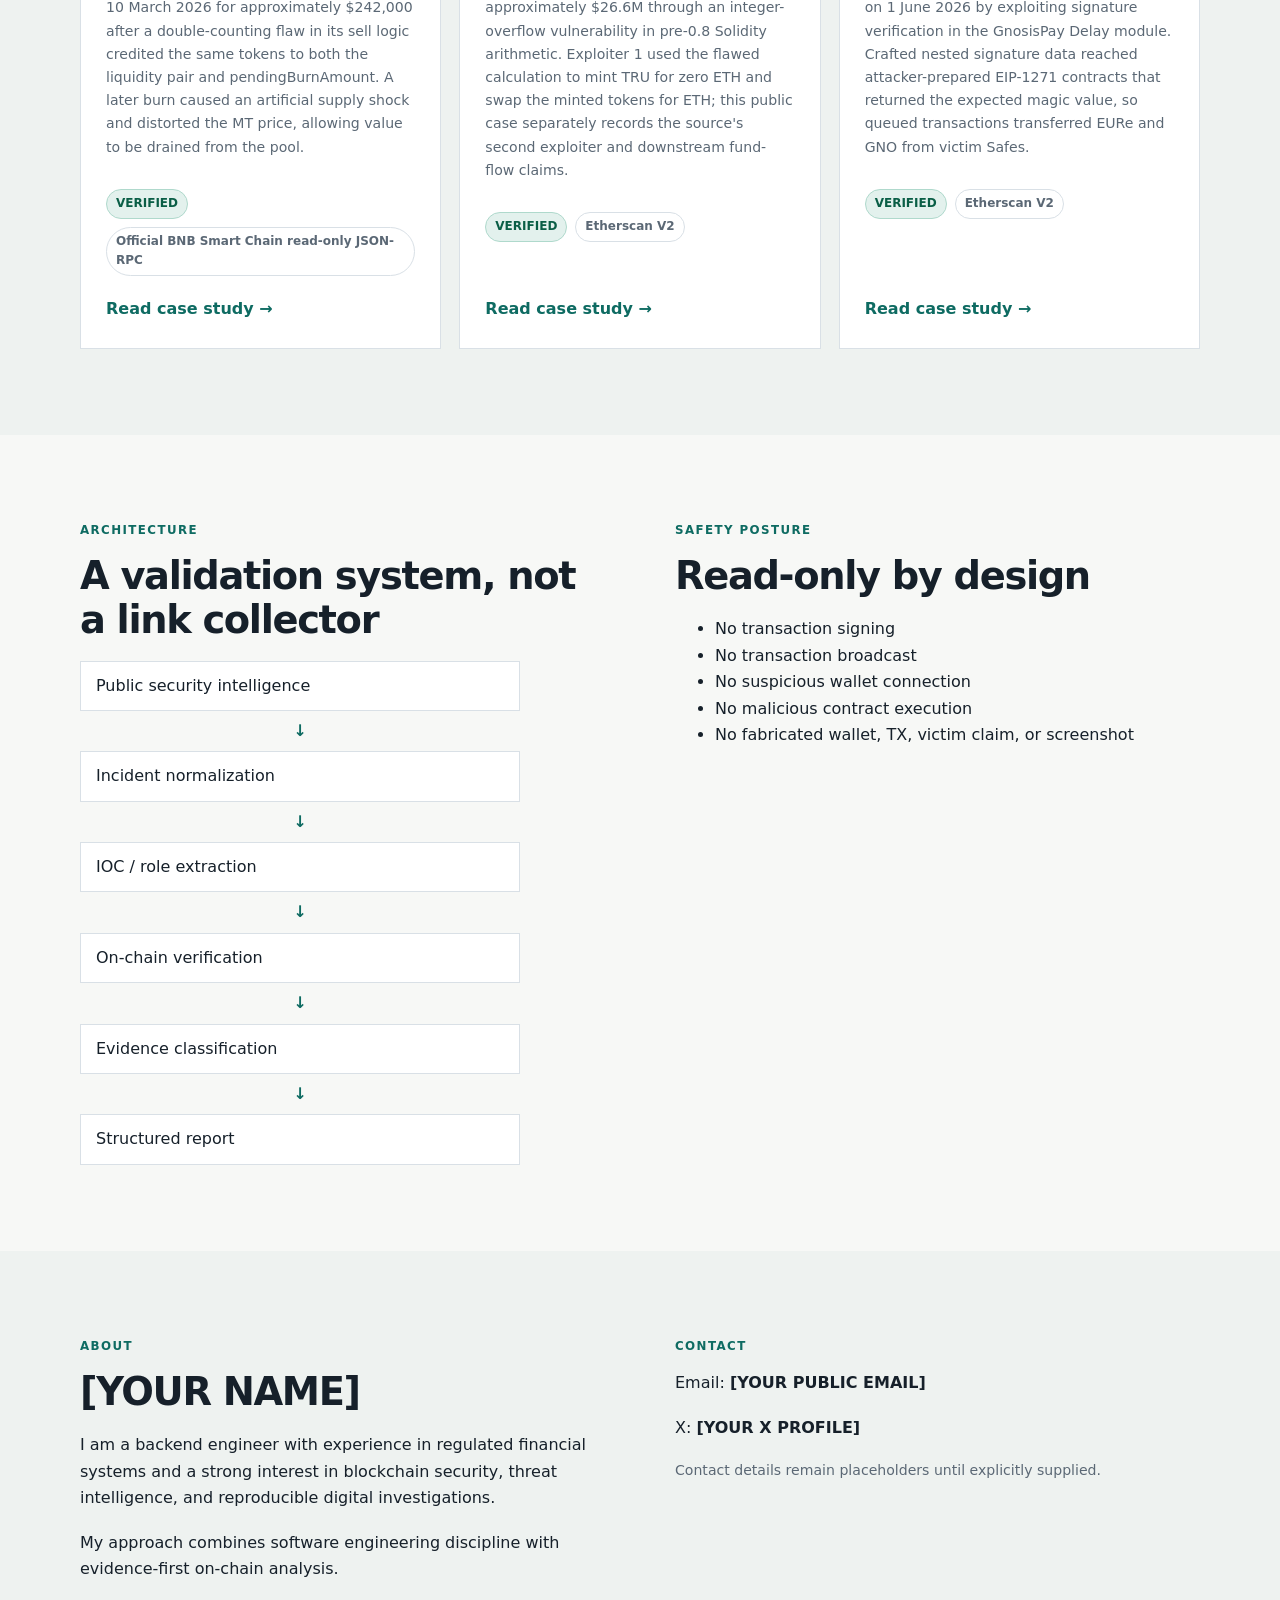
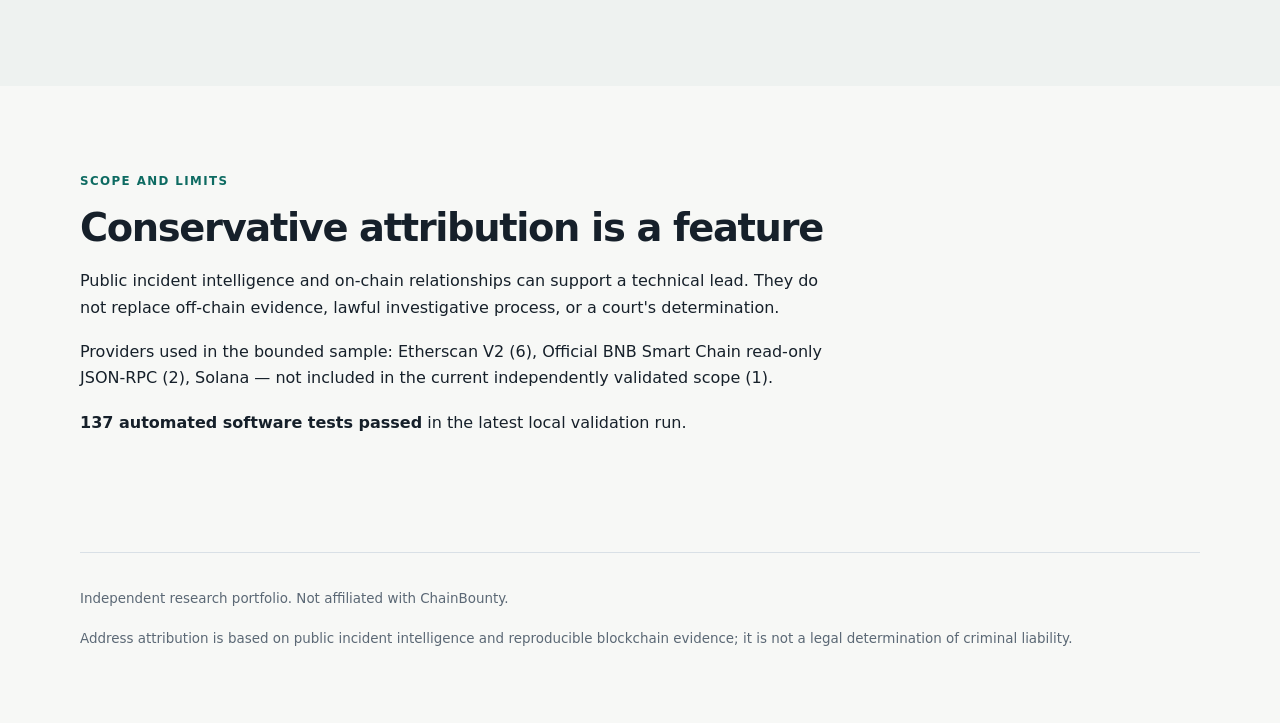
==== commit b46077b9: "Final factual quality pass for investigator portfolio" ====
--- a/index.html
+++ b/index.html
@@ -66,7 +66,8 @@
       <div class="eyebrow">bsc · 2026-03-10</div>
       <h3>Movie Token</h3>
       <p>Token Logic Price Manipulation Exploit with a source-attributed attacker address and exact transaction reproduced on-chain.</p>
-      <div class="tag-row"><span class="tag verified">VERIFIED</span><span class="tag">bsc_official_json_rpc</span></div>
+      <p class="muted">According to CertiK&#x27;s Incident Analysis, the Movie Token (MT) contract was exploited on 10 March 2026 for approximately $242,000 after a double-counting flaw in its sell logic credited the same tokens to both the liquidity pair and pendingBurnAmount. A later burn caused an artificial supply shock and distorted the MT price, allowing value to be drained from the pool.</p>
+      <div class="tag-row"><span class="tag verified">VERIFIED</span><span class="tag">Official BNB Smart Chain read-only JSON-RPC</span></div>
       <a class="text-link" href="cases/movie-token.html">Read case study →</a>
     </article>
     
@@ -74,6 +75,7 @@
       <div class="eyebrow">ethereum · 2026-01-08</div>
       <h3>Truebit</h3>
       <p>Integer Overflow Token Minting Exploit with a source-attributed attacker address and exact transaction reproduced on-chain.</p>
+      <p class="muted">According to CertiK&#x27;s Incident Analysis, Truebit was exploited on 8 January 2026 for approximately $26.6M through an integer-overflow vulnerability in pre-0.8 Solidity arithmetic. Exploiter 1 used the flawed calculation to mint TRU for zero ETH and swap the minted tokens for ETH; this public case separately records the source&#x27;s second exploiter and downstream fund-flow claims.</p>
       <div class="tag-row"><span class="tag verified">VERIFIED</span><span class="tag">Etherscan V2</span></div>
       <a class="text-link" href="cases/truebit.html">Read case study →</a>
     </article>
@@ -82,6 +84,7 @@
       <div class="eyebrow">gnosis · 2026-06-01</div>
       <h3>GnosisPay</h3>
       <p>Signature Verification Authorization Bypass with a source-attributed attacker address and exact transaction reproduced on-chain.</p>
+      <p class="muted">According to CertiK&#x27;s Incident Analysis, an attacker drained dozens of GnosisPay Safes on 1 June 2026 by exploiting signature verification in the GnosisPay Delay module. Crafted nested signature data reached attacker-prepared EIP-1271 contracts that returned the expected magic value, so queued transactions transferred EURe and GNO from victim Safes.</p>
       <div class="tag-row"><span class="tag verified">VERIFIED</span><span class="tag">Etherscan V2</span></div>
       <a class="text-link" href="cases/gnosispay.html">Read case study →</a>
     </article>
@@ -96,7 +99,7 @@
     </section>
 
     <section class="section alt"><div class="wrap split"><div><p class="eyebrow">About</p><h2>[YOUR NAME]</h2><p>I am a backend engineer with experience in regulated financial systems and a strong interest in blockchain security, threat intelligence, and reproducible digital investigations.</p><p>My approach combines software engineering discipline with evidence-first on-chain analysis.</p></div><div><p class="eyebrow">Contact</p><p>Email: <strong>[YOUR PUBLIC EMAIL]</strong></p><p>X: <strong>[YOUR X PROFILE]</strong></p><p class="muted">Contact details remain placeholders until explicitly supplied.</p></div></div></section>
-    <section class="section wrap"><div class="section-heading"><p class="eyebrow">Scope and limits</p><h2>Conservative attribution is a feature</h2><p>Public incident intelligence and on-chain relationships can support a technical lead. They do not replace off-chain evidence, lawful investigative process, or a court's determination.</p><p>Providers used in the bounded sample: Etherscan V2 (6), bsc_official_json_rpc (2), SOLANA_VALIDATOR_NOT_CONFIGURED (1).</p><p><strong>137 automated software tests passed</strong> in the latest local validation run.</p></div></section>
+    <section class="section wrap"><div class="section-heading"><p class="eyebrow">Scope and limits</p><h2>Conservative attribution is a feature</h2><p>Public incident intelligence and on-chain relationships can support a technical lead. They do not replace off-chain evidence, lawful investigative process, or a court's determination.</p><p>Providers used in the bounded sample: Etherscan V2 (6), Official BNB Smart Chain read-only JSON-RPC (2), Solana — not included in the current independently validated scope (1).</p><p><strong>137 automated software tests passed</strong> in the latest local validation run.</p></div></section>
     </main>
   <footer class="footer wrap">
     <p>Independent research portfolio. Not affiliated with ChainBounty.</p>
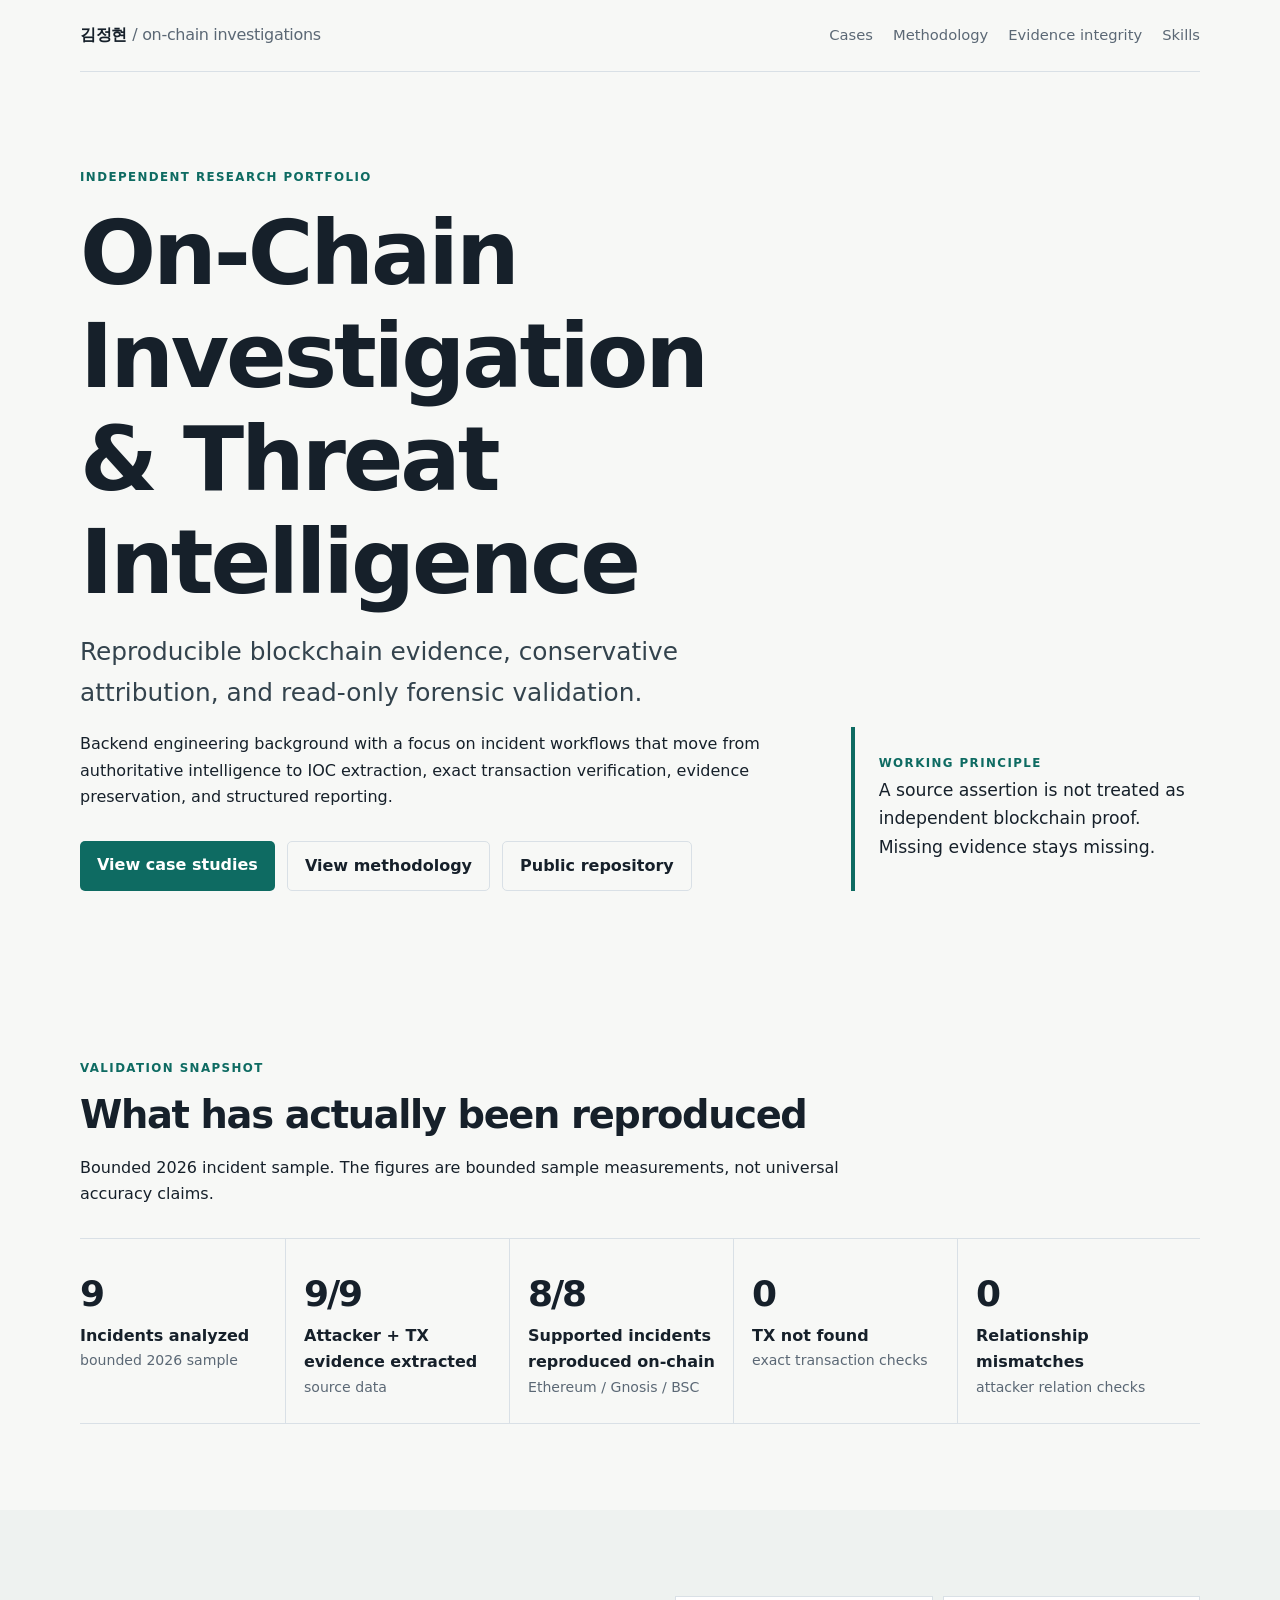
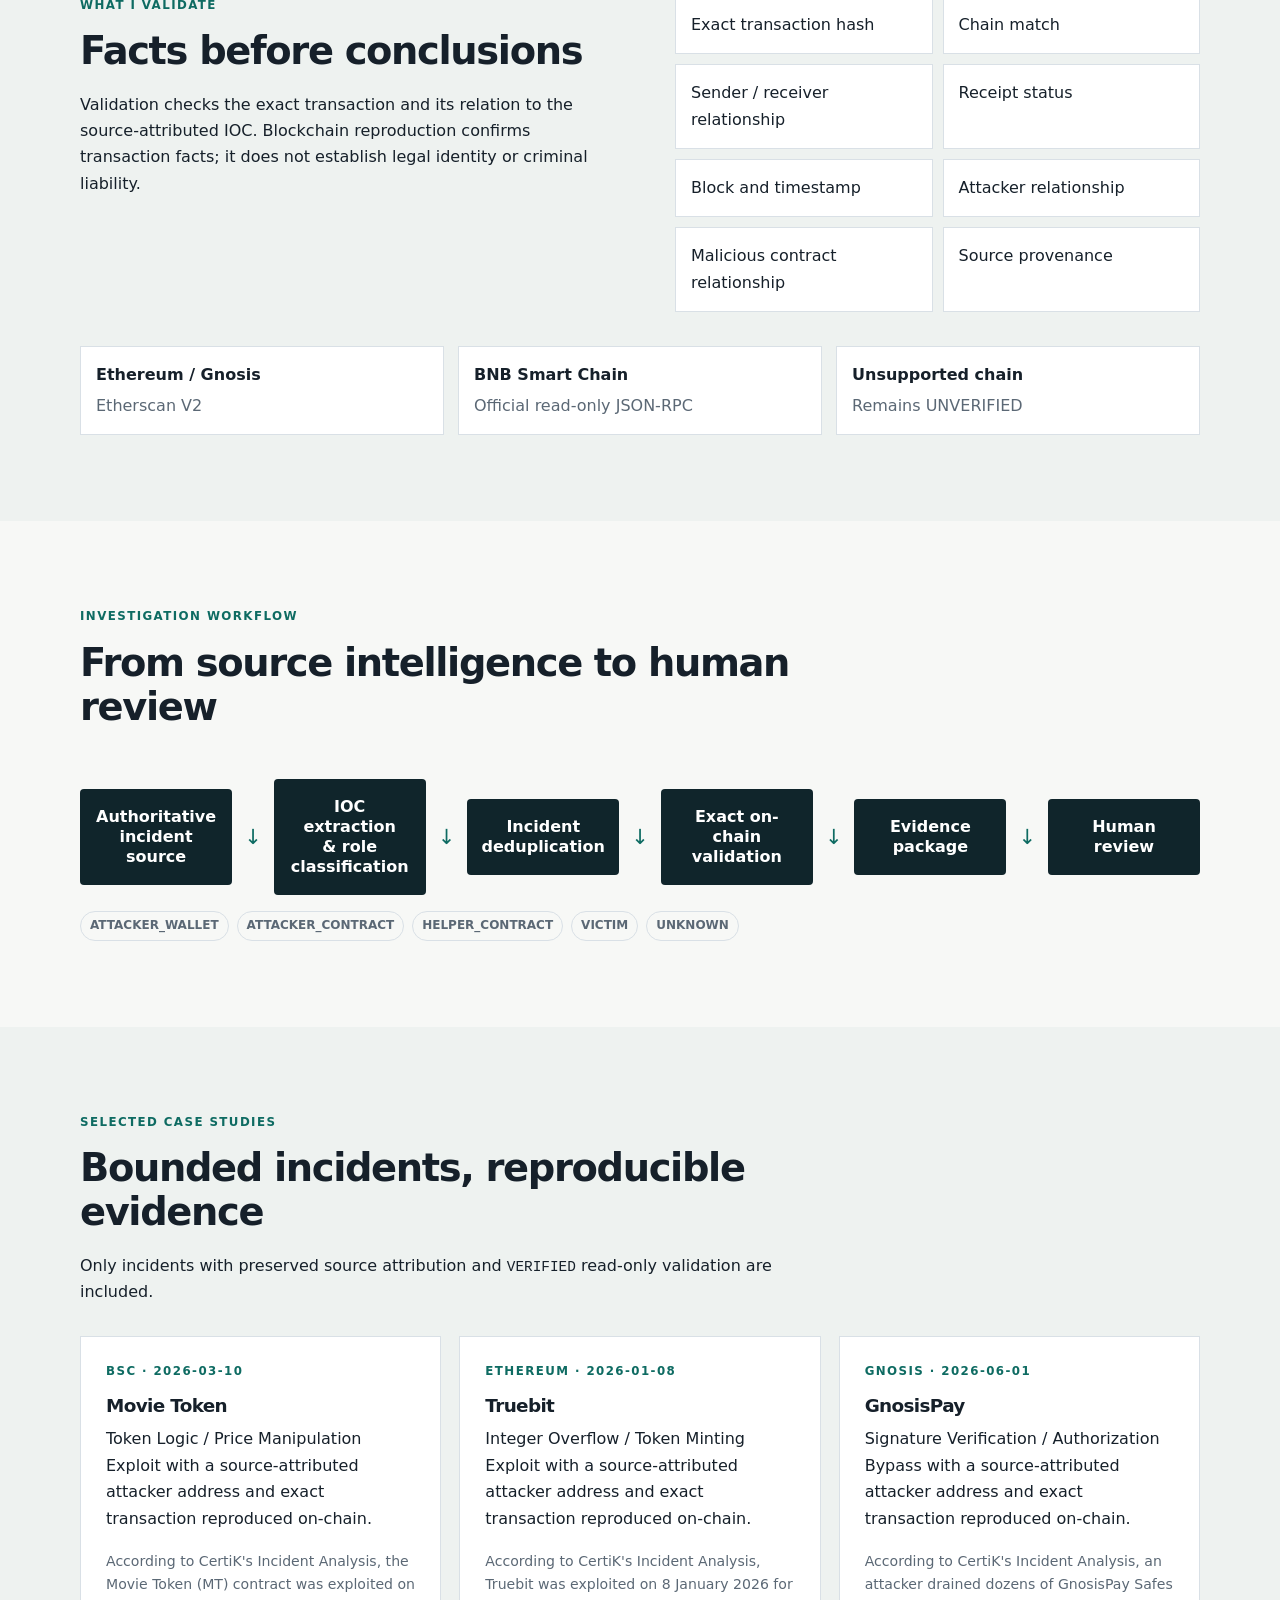
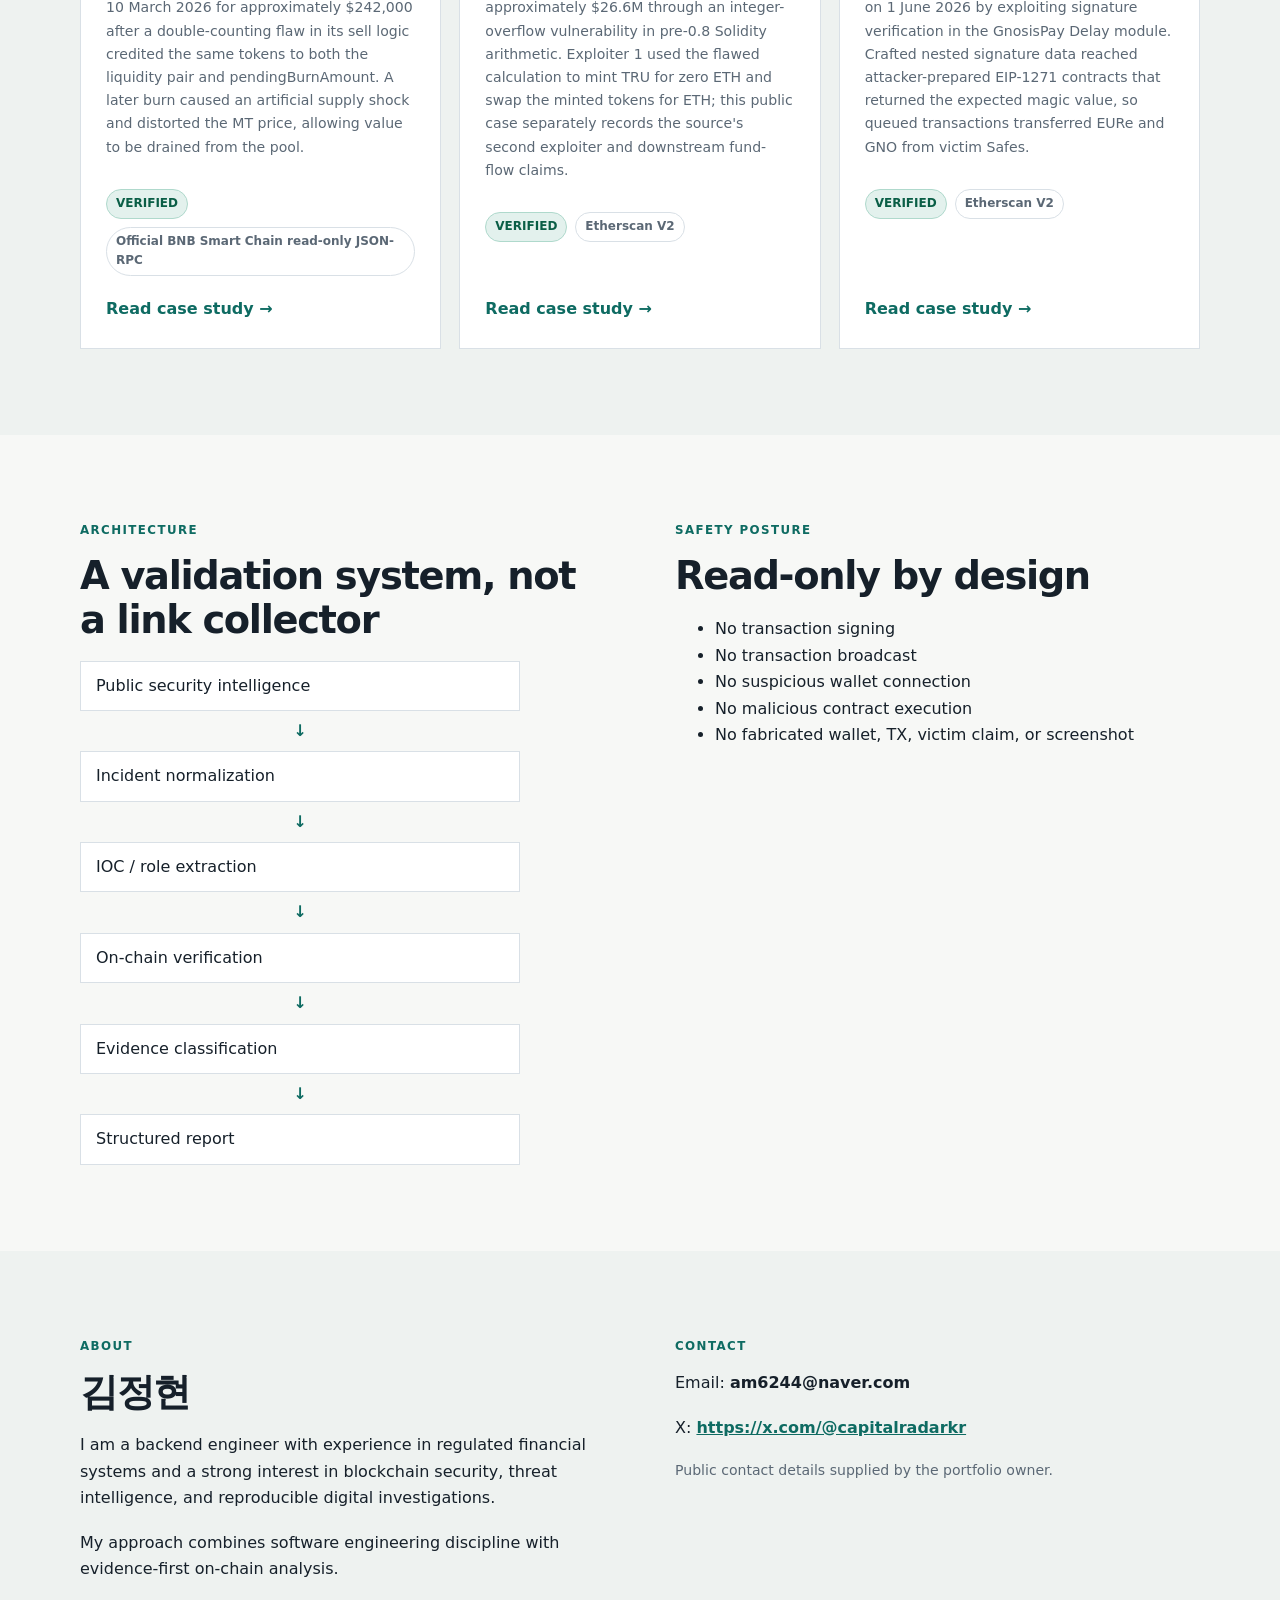
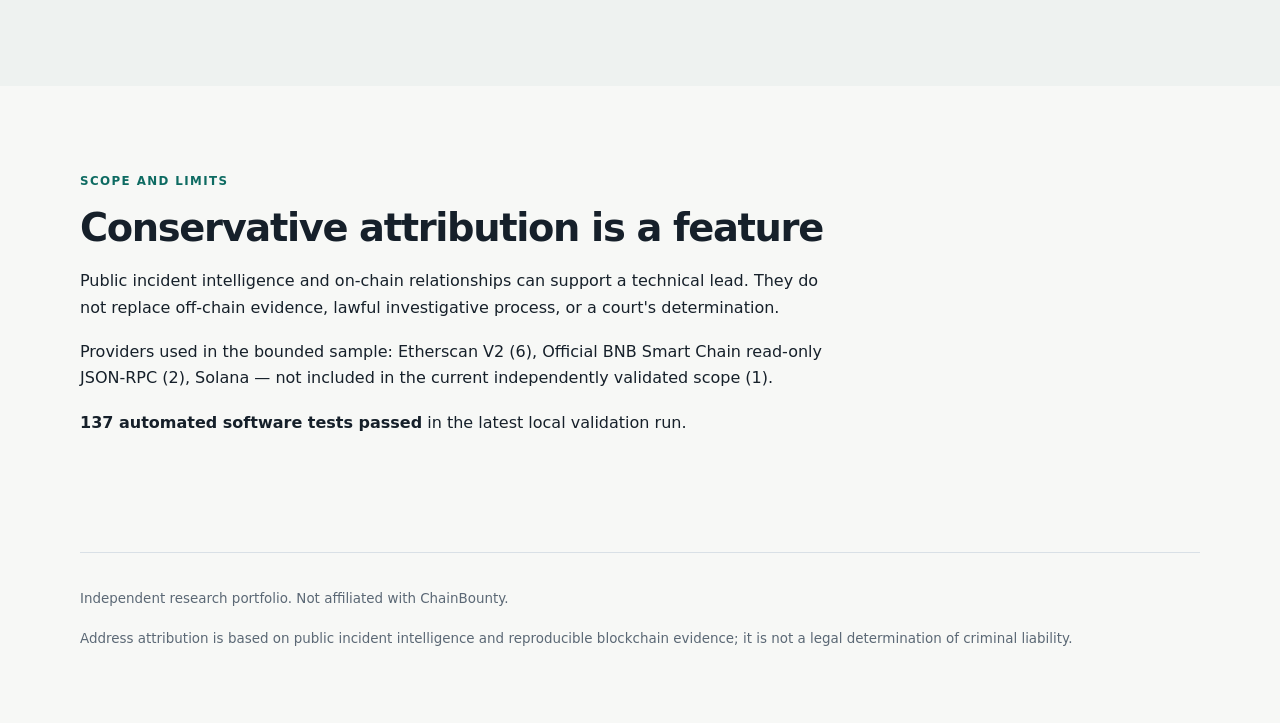
==== commit ac6cbc52: "Finalize portfolio presentation and public identity" ====
--- a/index.html
+++ b/index.html
@@ -10,7 +10,7 @@
 <body>
   
     <nav class="nav wrap" aria-label="Primary navigation">
-      <a class="brand" href="index.html">[YOUR NAME] <span>/ on-chain investigations</span></a>
+      <a class="brand" href="index.html">김정현 <span>/ on-chain investigations</span></a>
       <div class="nav-links">
         <a href="index.html#cases">Cases</a>
         <a href="methodology.html">Methodology</a>
@@ -65,7 +65,7 @@
     <article class="case-card">
       <div class="eyebrow">bsc · 2026-03-10</div>
       <h3>Movie Token</h3>
-      <p>Token Logic Price Manipulation Exploit with a source-attributed attacker address and exact transaction reproduced on-chain.</p>
+      <p>Token Logic / Price Manipulation Exploit with a source-attributed attacker address and exact transaction reproduced on-chain.</p>
       <p class="muted">According to CertiK&#x27;s Incident Analysis, the Movie Token (MT) contract was exploited on 10 March 2026 for approximately $242,000 after a double-counting flaw in its sell logic credited the same tokens to both the liquidity pair and pendingBurnAmount. A later burn caused an artificial supply shock and distorted the MT price, allowing value to be drained from the pool.</p>
       <div class="tag-row"><span class="tag verified">VERIFIED</span><span class="tag">Official BNB Smart Chain read-only JSON-RPC</span></div>
       <a class="text-link" href="cases/movie-token.html">Read case study →</a>
@@ -74,7 +74,7 @@
     <article class="case-card">
       <div class="eyebrow">ethereum · 2026-01-08</div>
       <h3>Truebit</h3>
-      <p>Integer Overflow Token Minting Exploit with a source-attributed attacker address and exact transaction reproduced on-chain.</p>
+      <p>Integer Overflow / Token Minting Exploit with a source-attributed attacker address and exact transaction reproduced on-chain.</p>
       <p class="muted">According to CertiK&#x27;s Incident Analysis, Truebit was exploited on 8 January 2026 for approximately $26.6M through an integer-overflow vulnerability in pre-0.8 Solidity arithmetic. Exploiter 1 used the flawed calculation to mint TRU for zero ETH and swap the minted tokens for ETH; this public case separately records the source&#x27;s second exploiter and downstream fund-flow claims.</p>
       <div class="tag-row"><span class="tag verified">VERIFIED</span><span class="tag">Etherscan V2</span></div>
       <a class="text-link" href="cases/truebit.html">Read case study →</a>
@@ -83,7 +83,7 @@
     <article class="case-card">
       <div class="eyebrow">gnosis · 2026-06-01</div>
       <h3>GnosisPay</h3>
-      <p>Signature Verification Authorization Bypass with a source-attributed attacker address and exact transaction reproduced on-chain.</p>
+      <p>Signature Verification / Authorization Bypass with a source-attributed attacker address and exact transaction reproduced on-chain.</p>
       <p class="muted">According to CertiK&#x27;s Incident Analysis, an attacker drained dozens of GnosisPay Safes on 1 June 2026 by exploiting signature verification in the GnosisPay Delay module. Crafted nested signature data reached attacker-prepared EIP-1271 contracts that returned the expected magic value, so queued transactions transferred EURe and GNO from victim Safes.</p>
       <div class="tag-row"><span class="tag verified">VERIFIED</span><span class="tag">Etherscan V2</span></div>
       <a class="text-link" href="cases/gnosispay.html">Read case study →</a>
@@ -98,7 +98,7 @@
       </div>
     </section>
 
-    <section class="section alt"><div class="wrap split"><div><p class="eyebrow">About</p><h2>[YOUR NAME]</h2><p>I am a backend engineer with experience in regulated financial systems and a strong interest in blockchain security, threat intelligence, and reproducible digital investigations.</p><p>My approach combines software engineering discipline with evidence-first on-chain analysis.</p></div><div><p class="eyebrow">Contact</p><p>Email: <strong>[YOUR PUBLIC EMAIL]</strong></p><p>X: <strong>[YOUR X PROFILE]</strong></p><p class="muted">Contact details remain placeholders until explicitly supplied.</p></div></div></section>
+    <section class="section alt"><div class="wrap split"><div><p class="eyebrow">About</p><h2>김정현</h2><p>I am a backend engineer with experience in regulated financial systems and a strong interest in blockchain security, threat intelligence, and reproducible digital investigations.</p><p>My approach combines software engineering discipline with evidence-first on-chain analysis.</p></div><div><p class="eyebrow">Contact</p><p>Email: <strong>am6244@naver.com</strong></p><p>X: <strong><a href="https://x.com/@capitalradarkr" rel="noreferrer noopener">https://x.com/@capitalradarkr</a></strong></p><p class="muted">Public contact details supplied by the portfolio owner.</p></div></div></section>
     <section class="section wrap"><div class="section-heading"><p class="eyebrow">Scope and limits</p><h2>Conservative attribution is a feature</h2><p>Public incident intelligence and on-chain relationships can support a technical lead. They do not replace off-chain evidence, lawful investigative process, or a court's determination.</p><p>Providers used in the bounded sample: Etherscan V2 (6), Official BNB Smart Chain read-only JSON-RPC (2), Solana — not included in the current independently validated scope (1).</p><p><strong>137 automated software tests passed</strong> in the latest local validation run.</p></div></section>
     </main>
   <footer class="footer wrap">
